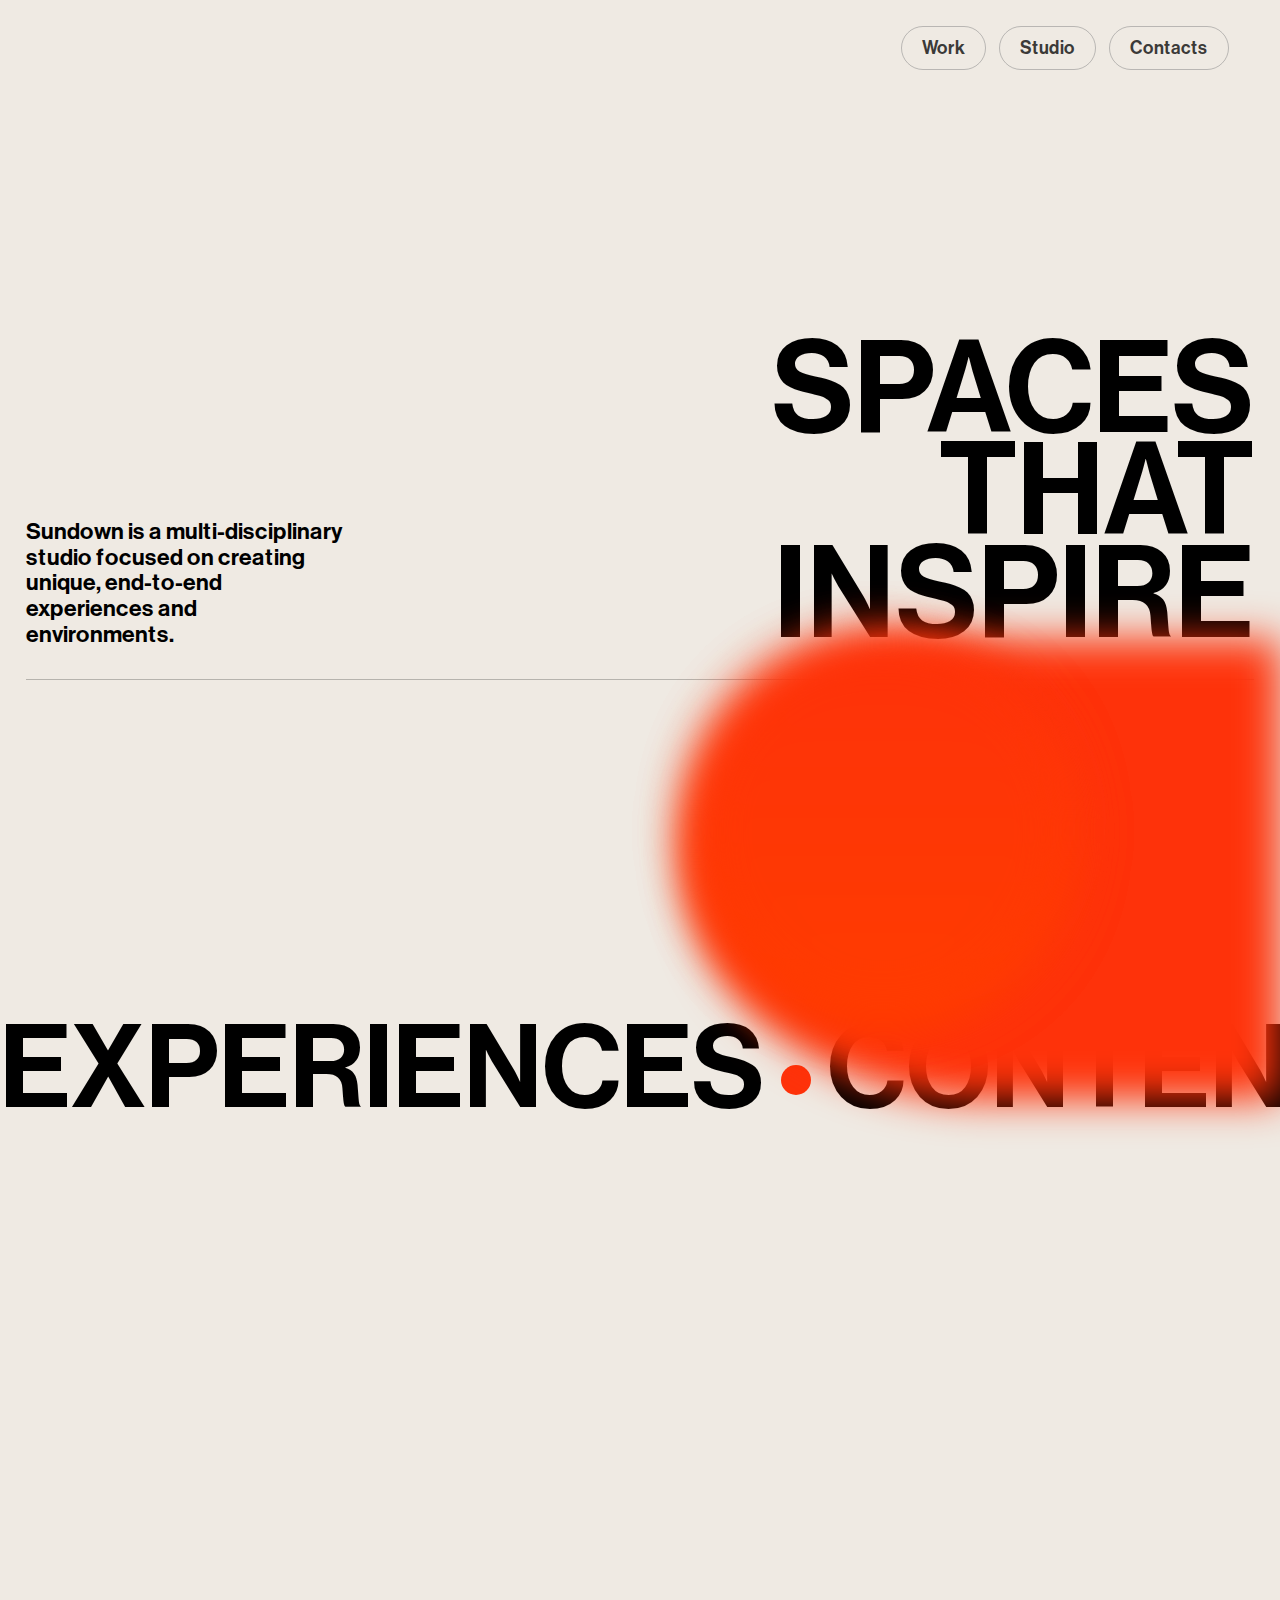
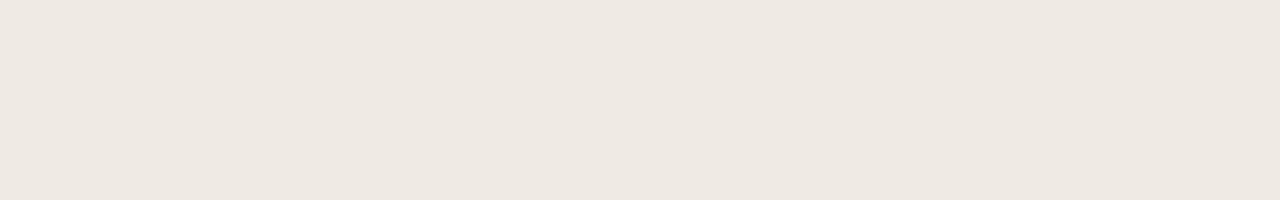
==== Sundown/index.html @ c0c14d13 "css practice" ====
<!DOCTYPE html>
<html lang="en">
<head>
    <meta charset="UTF-8">
    <meta name="viewport" content="width=device-width, initial-scale=1.0">
    <title>Sundown Studio</title>
    <link rel="shortcut icon" href="./icon.png" type="image/x-icon">
    <link rel="stylesheet" href="https://cdn.jsdelivr.net/npm/locomotive-scroll@3.5.4/dist/locomotive-scroll.css">
    <link rel="stylesheet" href="style.css">
</head>
<body>
    <div id="main">
        <div id="page1">
            <nav>
                <img src="https://uploads-ssl.webflow.com/64d3dd9edfb41666c35b15b7/64d3dd9edfb41666c35b15c2_Sundown%20logo.svg" alt="">

                <div id="nav-part2">
                    <h4><a href="#">Work</a></h4>
                    <h4><a href="#">Studio</a></h4>
                    <h4><a href="#">Contacts</a></h4>
                </div>
            </nav>
            <div id="center">
                <div id="left">
                    <h3>Sundown is a multi-disciplinary studio focused on creating 
                        unique, end-to-end experiences and environments.</h3>
                </div>
                <div id="right">
                    <h1>SPACES <br>
                        THAT <br>
                        INSPIRE</h1>
                </div>
            </div>
            <div id="hero-shape">
                <div id="hero-1"></div>
                <div id="hero-2"></div>
                <div id="hero-3"></div>
            </div>
            <video autoplay loop muted src="./video.mp4"></video>
        </div>
        <div id="page2">
            <div id="moving-text">
                <div class="con">
                    <h1>EXPERIENCES</h1>
                    <div id="gola"></div>
                    <h1>CONTENT</h1>
                    <div id="gola"></div>
                    <h1>ENVIRONMENTS</h1>
                    <div id="gola"></div>
                </div>
                <div class="con">
                    <h1>EXPERIENCES</h1>
                    <div id="gola"></div>
                    <h1>CONTENT</h1>
                    <div id="gola"></div>
                    <h1>ENVIRONMENTS</h1>
                    <div id="gola"></div>
                </div>
                <div class="con">
                    <h1>EXPERIENCES</h1>
                    <div id="gola"></div>
                    <h1>CONTENT</h1>
                    <div id="gola"></div>
                    <h1>ENVIRONMENTS</h1>
                    <div id="gola"></div>
                </div>
            </div>
        </div>
    </div>
    <!-- <script src="https://cdn.jsdelivr.net/npm/locomotive-scroll@3.5.4/dist/locomotive-scroll.js"></script>
    <script src="script.js"></script> -->
    
</body>
</html>
---- Sundown/style.css ----
@font-face {
    font-family: neu;
    src: url(./NeueHaasDisplayMediu.ttf);
}


* {
    margin: 0;
    padding: 0;
    box-sizing: border-box;
    font-family: neu;
}

html, body {
    height: 100%;
    width: 100%;
}

#page1 {
    min-height: 100vh;
    width: 100%;
    background-color: #efeae3;
    position: relative;
    padding: 0 2vw;
}

nav {
    padding: 2vw 2vw;
    height: 100%;
    width: 100%;
    display: flex;
    align-items: center;

    justify-content: space-between;
}

#nav-part2 {
    display: flex;
    align-items: center;
    gap: 1vw;
}

#nav-part2 h4 {
    padding:  10px 20px;
    border: 1px solid #8a8a8a89;
    border-radius: 50px;
    font-weight: 500;
    color: #000000c5;
    position: relative;
    transition: all ease 0.4s;
    font-size: 18px;
    overflow: hidden;
}

#nav-part2 h4:after {
    content: "";
    position: absolute;
    height: 100%;
    width: 100%;
    background-color: black;
    left: 0;
    bottom: -100%;
    border-radius: 50%;
    transition: all ease 0.4s;
}

#nav-part2 h4:hover::after {
    bottom: 0;
    border-radius: 0;
}

#nav-part2 h4 a {
    color: #000000c5;
    text-decoration: none;
    z-index: 9;
    position: relative;
}

#nav-part2 h4:hover a {
    color: #fff;
}

#center {
    height: 65vh;
    width: 100%;
    /* background-color: orange; */
    display: flex;
    align-items: flex-end;
    justify-content: space-between;
    border-bottom: 1px solid #0000003c;
    padding-bottom: 2.5vw;
}

nav h3 {
    display: none;
}

#left h3{
    width: 25vw;
    font-size: 1.8vw;
    line-height: 2vw;
}

#center h1 {
    font-size: 10vw;
    line-height: 8vw;
    text-align: right;
}

#page1 video{
    width: 100%;
    border-radius: 30px;
    margin-top: 4vw;
    position: relative;
}

#hero-shape{
    position: absolute;
    width: 46vw;
    height: 36vw;
    right: 0;
    top: 71vh;
}

#hero-1{
    height: 100%;
    width: 100%;
    background-color: #fe320a;
    border-top-left-radius: 50%;
    border-bottom-left-radius: 50%;
    filter: blur(20px);
    position: absolute;
}

#hero-2{
    height: 30vw;
    width: 30vw;
    background: linear-gradient(#fe320a, rgb(255, 60, 0));
    border-radius: 50%;
    filter: blur(25px);
    position: absolute;
    animation-name: anime2;
    animation-duration: 5s;
    animation-timing-function: linear;
    animation-direction: alternate;
    animation-iteration-count: infinite;
}

#hero-3{
    height: 30vw;
    width: 30vw;
    background: linear-gradient(#fe320a, rgb(255, 60, 0));
    border-radius: 50%;
    filter: blur(25px);
    position: absolute;
    animation-name: anime1;
    animation-duration: 3s;
    animation-timing-function: linear;
    animation-direction: alternate;
    animation-iteration-count: infinite;
}

@keyframes anime1 {
    from{
        transform: translate(55%,-3%);
    }
    to{
        transform: translate(0%,10%);
    }
}

@keyframes anime2 {
    from{
        transform: translate(5%,-5%);
    }
    to{
        transform: translate(-20%,20%);
    }
}

#page2{
    min-height: 100vh;
    width: 100%;
    background-color: #efeae3;
    padding: 8vw 0vw;
}

#moving-text{
    white-space: nowrap;
    overflow-x: auto;
}
#moving-text::-webkit-scrollbar{
    display: none;
}

.con{
    white-space: nowrap;
    display: inline-block;
    animation-name: move;
    animation-duration: 10s;
    animation-timing-function: linear;
    animation-iteration-count: infinite;
}
#moving-text h1{
    font-size: 9vw;
    display: inline-block;
}

#gola{
    height: 30px;
    width: 30px;
    border-radius: 50%;
    background-color: #fe320a;
    display: inline-block;
    margin: 1vw 1vw;
}

@keyframes move {
    from{
        transform: translateX(0);
    }
    to{
        transform: translateX(-100%);
    }
}
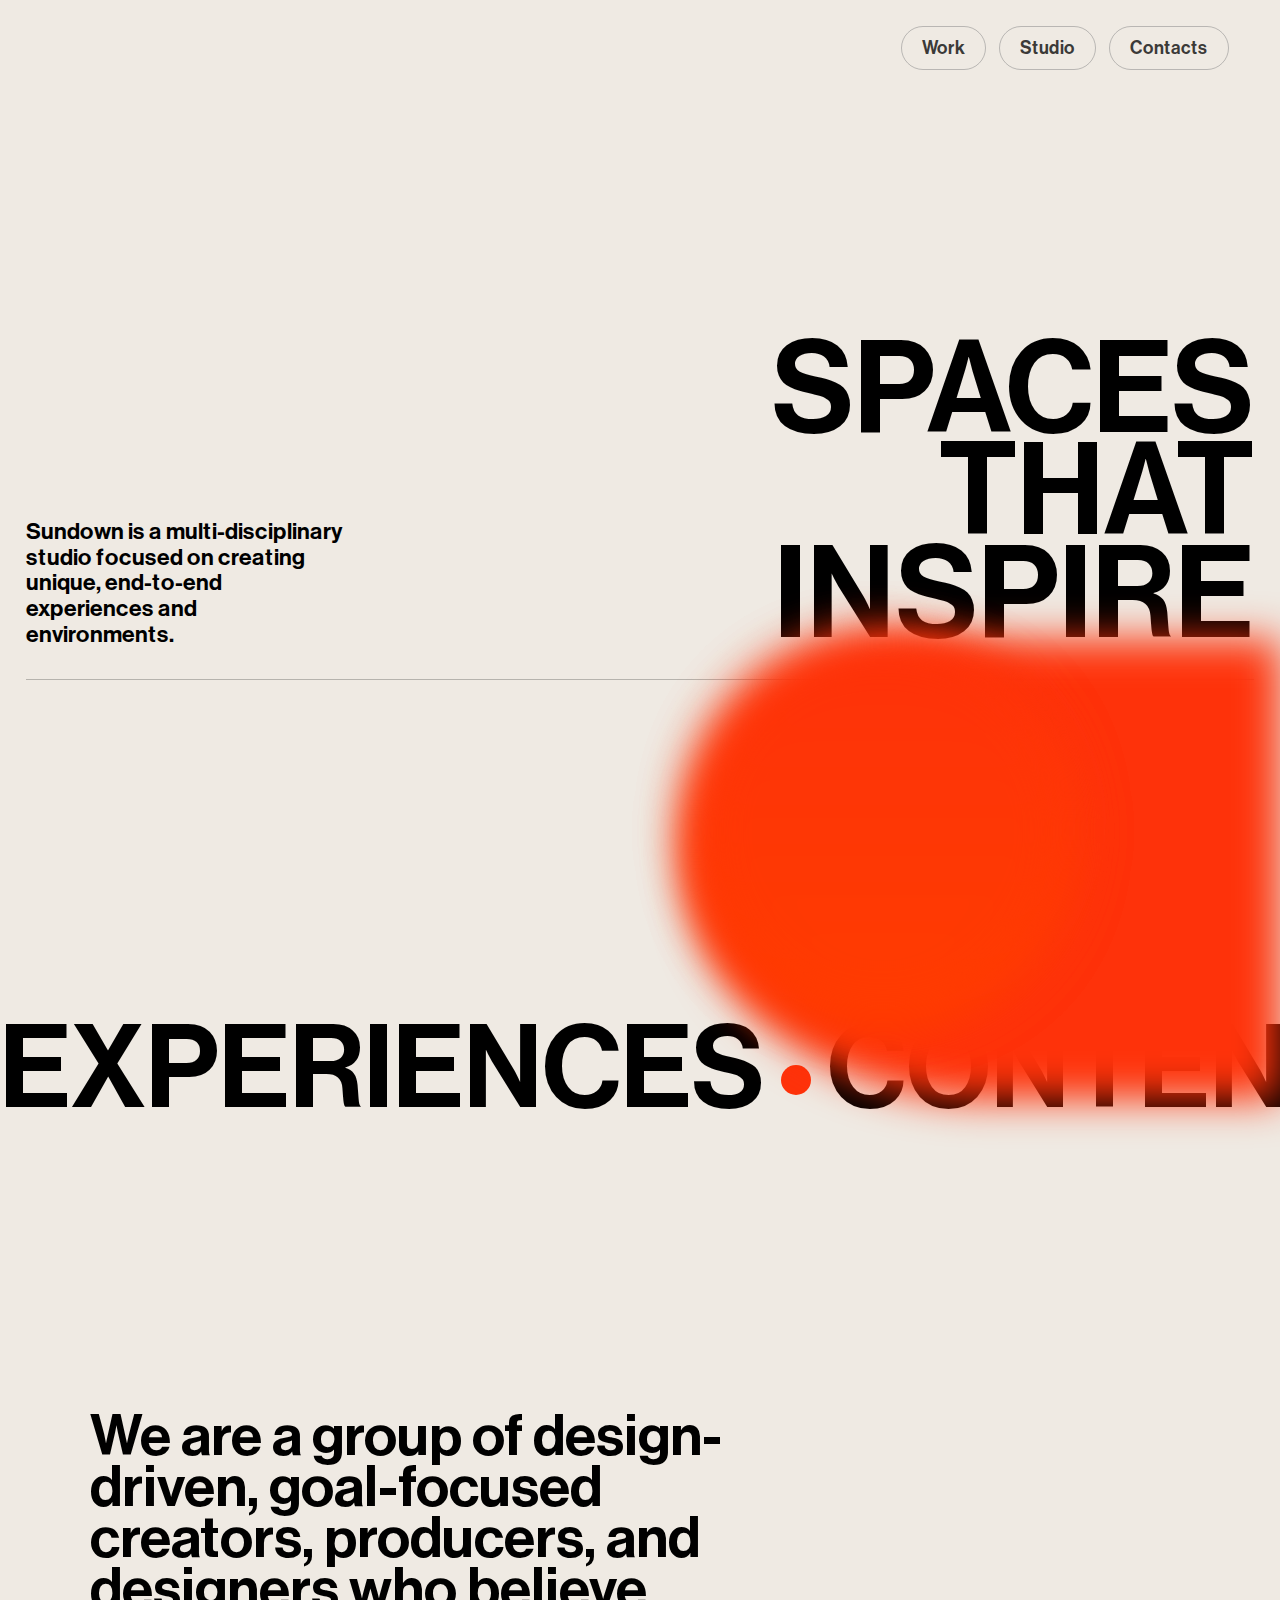
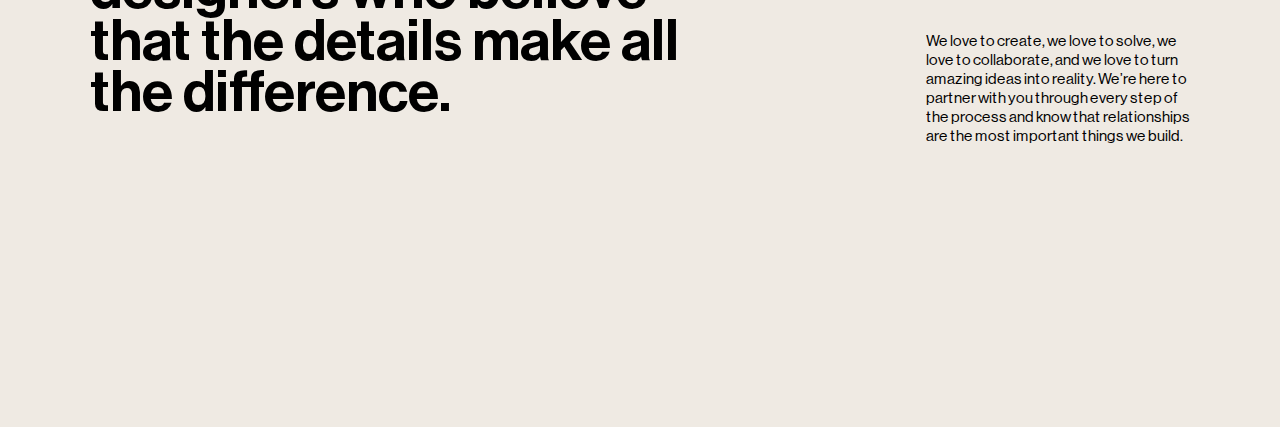
==== commit e5c86788: "css practice" ====
--- a/Sundown/index.html
+++ b/Sundown/index.html
@@ -65,10 +65,19 @@
                     <div id="gola"></div>
                 </div>
             </div>
+            <div id="page2-bottom">
+                <h1>We are a group of design-driven, goal-focused creators, producers, and designers who believe that the details make all the difference.</h1>
+                <div id="bottom-part2">
+                    <img src="https://assets-global.website-files.com/64d3dd9edfb41666c35b15b7/64d3dd9edfb41666c35b15d1_Holding_thumb-p-1080.jpg" alt="">
+                    <p>We love to create, we love to solve, we love to collaborate, and we love to turn amazing ideas into reality. We’re here to partner with you through every step of the process and know that relationships are the most important things we build.</p>
+                </div>
+            </div>
         </div>
     </div>
-    <!-- <script src="https://cdn.jsdelivr.net/npm/locomotive-scroll@3.5.4/dist/locomotive-scroll.js"></script>
-    <script src="script.js"></script> -->
+    <script src="https://cdn.jsdelivr.net/npm/locomotive-scroll@3.5.4/dist/locomotive-scroll.js"></script>
+    <script src="https://cdnjs.cloudflare.com/ajax/libs/gsap/3.12.5/gsap.min.js" integrity="sha512-7eHRwcbYkK4d9g/6tD/mhkf++eoTHwpNM9woBxtPUBWm67zeAfFC+HrdoE2GanKeocly/VxeLvIqwvCdk7qScg==" crossorigin="anonymous" referrerpolicy="no-referrer"></script>
+    <script src="https://cdnjs.cloudflare.com/ajax/libs/gsap/3.12.5/ScrollTrigger.min.js" integrity="sha512-onMTRKJBKz8M1TnqqDuGBlowlH0ohFzMXYRNebz+yOcc5TQr/zAKsthzhuv0hiyUKEiQEQXEynnXCvNTOk50dg==" crossorigin="anonymous" referrerpolicy="no-referrer"></script>
+    <!-- <script src="script.js"></script> -->
     
 </body>
 </html>--- a/Sundown/style.css
+++ b/Sundown/style.css
@@ -3,6 +3,17 @@
     src: url(./NeueHaasDisplayMediu.ttf);
 }
 
+@font-face {
+    font-family: neu;
+    src: url(./NeueHaasDisplayLight.ttf);
+    font-weight: 100;
+}
+
+@font-face {
+    font-family: neu;
+    src: url(./NeueHaasDisplayRoman.ttf);
+    font-weight: 200;
+}
 
 * {
     margin: 0;
@@ -197,7 +208,7 @@
     white-space: nowrap;
     display: inline-block;
     animation-name: move;
-    animation-duration: 10s;
+    animation-duration: 12s;
     animation-timing-function: linear;
     animation-iteration-count: infinite;
 }
@@ -222,4 +233,38 @@
     to{
         transform: translateX(-100%);
     }
+}
+
+#page2-bottom{
+    height: 80vh;
+    width: 100%;
+    display: flex;
+    align-items: center;
+    justify-content: space-between;
+    padding: 7vw;
+    margin-top: 5vw;
+}
+
+#page2-bottom h1{
+    font-size: 4.5vw;
+    width: 60%;
+    line-height: 4vw;
+}
+
+#bottom-part2{
+    width: 24%;
+    margin-top: 16vw;
+    left: 0;
+}
+
+#bottom-part2 img {
+    width: 100%;
+    border-radius: 10px;
+}
+
+#bottom-part2 p{
+    font-weight: 200;
+    margin-top: 2vw;
+    font-size: 1.2vw;
+    width: 105%;
 }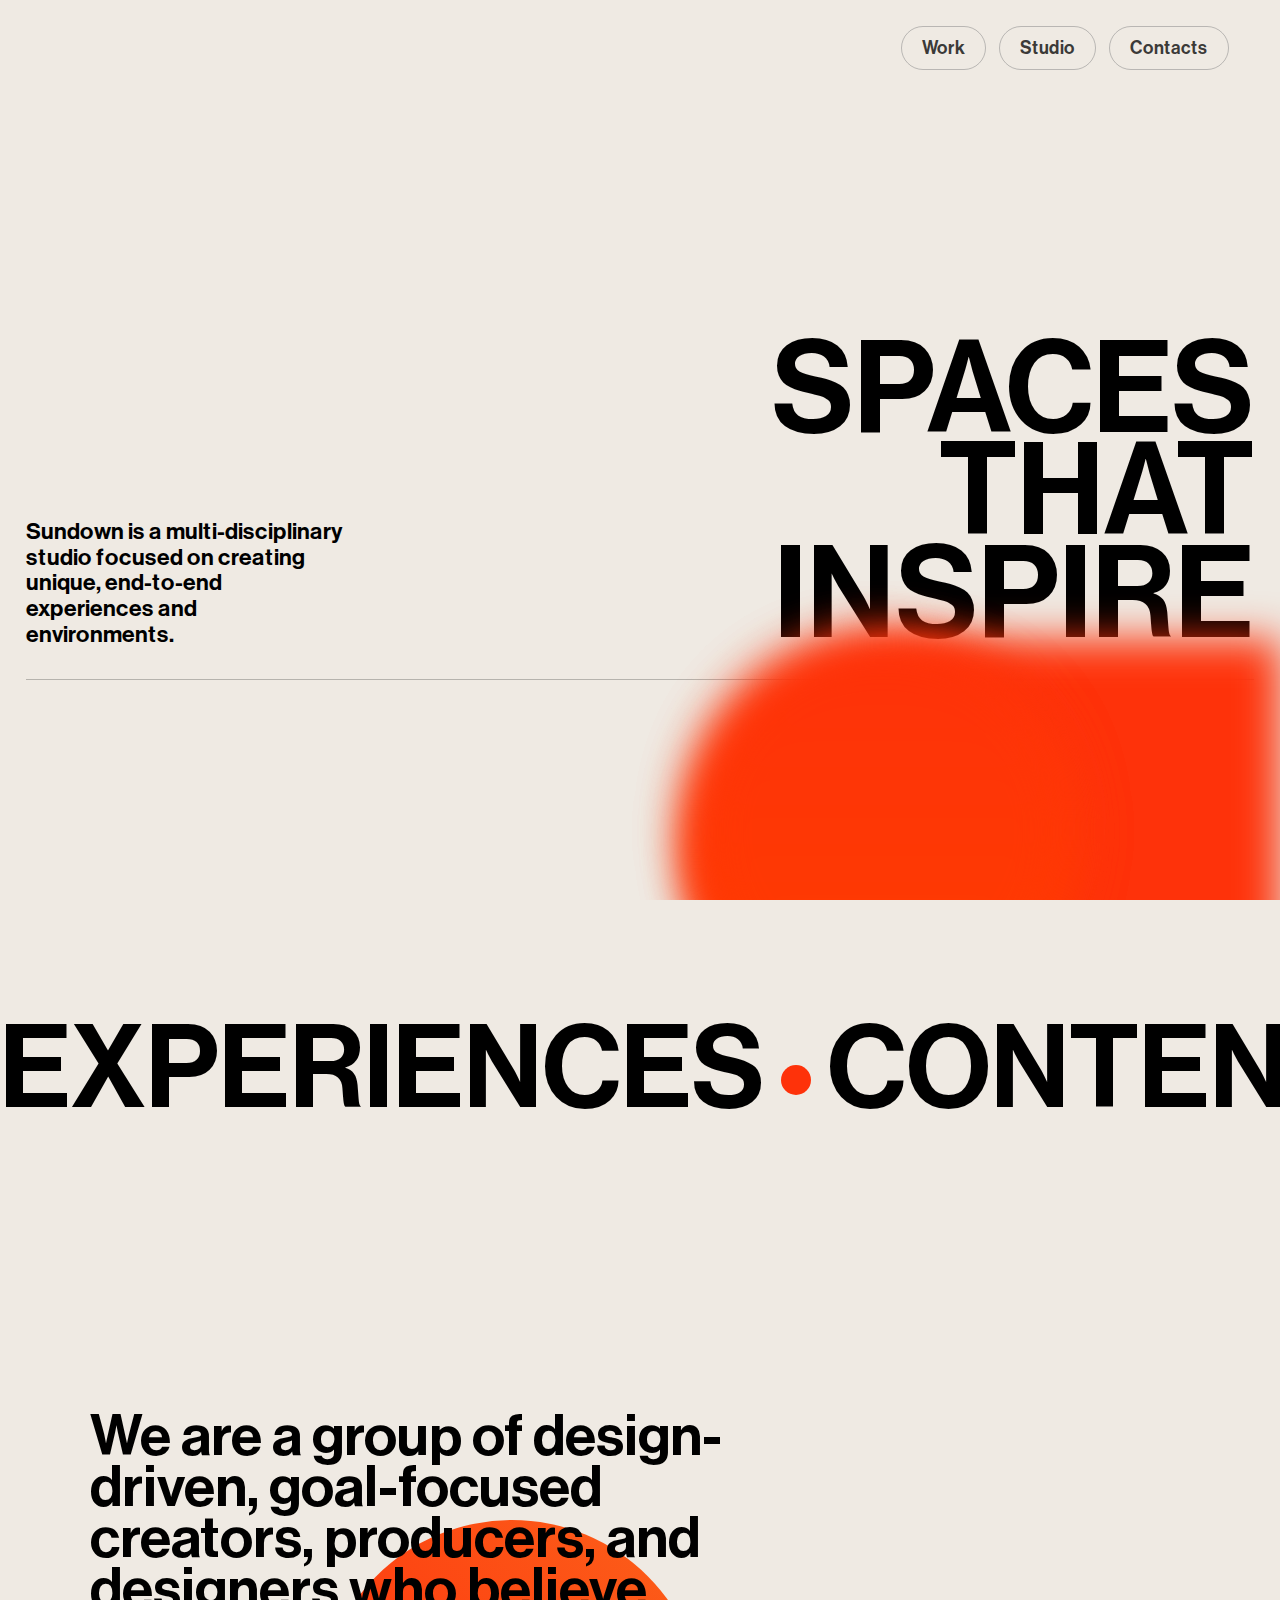
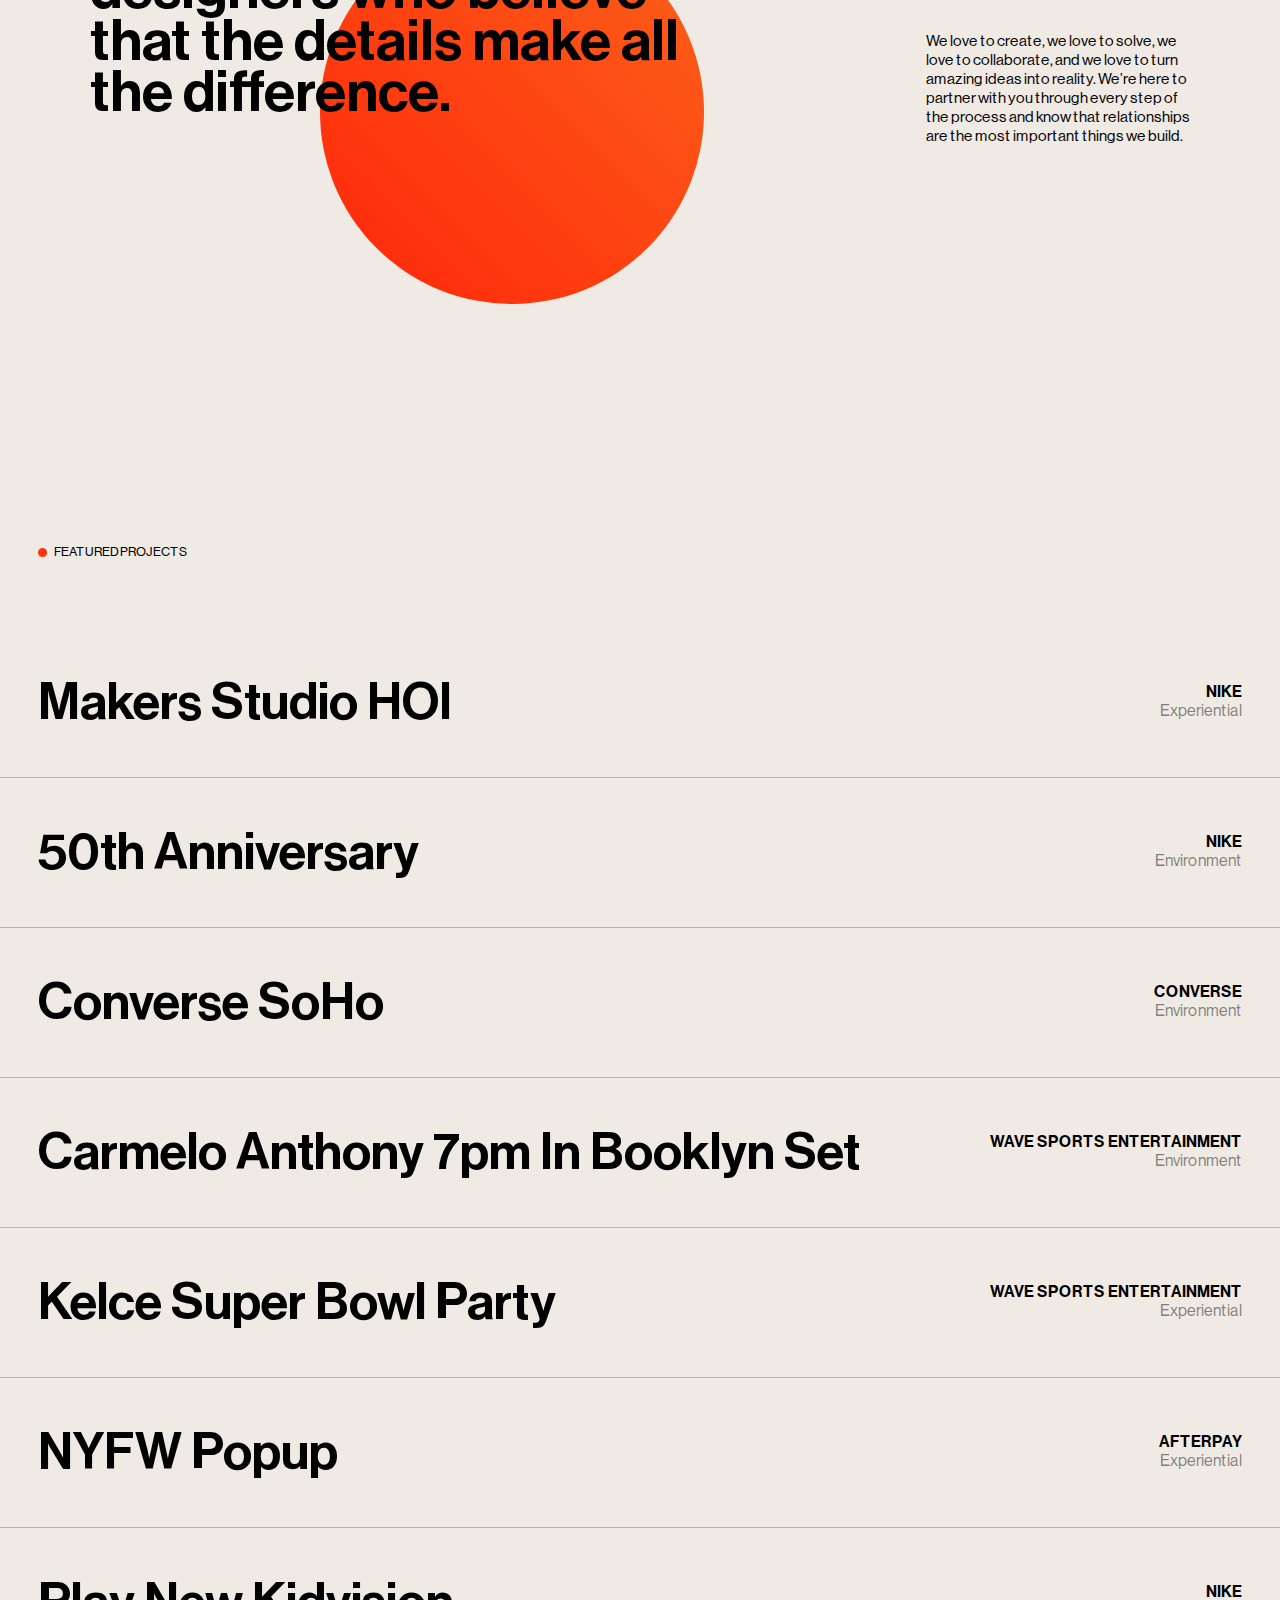
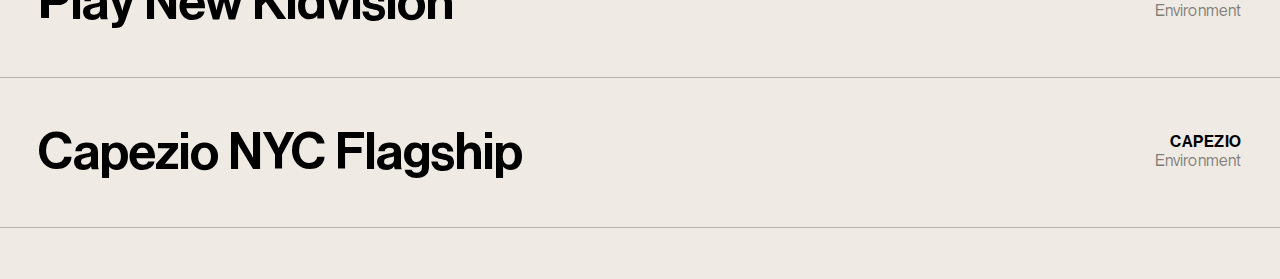
==== commit 19bc30e8: "css practice" ====
--- a/Sundown/index.html
+++ b/Sundown/index.html
@@ -72,6 +72,79 @@
                     <p>We love to create, we love to solve, we love to collaborate, and we love to turn amazing ideas into reality. We’re here to partner with you through every step of the process and know that relationships are the most important things we build.</p>
                 </div>
             </div>
+            <div id="gooey">
+            </div>
+        </div>
+        <div id="page3">
+            <div class="tiny">
+                <img src="./icon.png" alt="">
+                <h3>FEATURED PROJECTS</h3>
+            </div>
+            
+            <div class="elem">
+                <div class="overlay"></div>
+                <h2>Makers Studio HOI</h2>
+                <div class="brand">
+                    <h4>NIKE</h4>
+                    <p>Experiential</p>
+                </div>
+            </div>
+            <div class="elem">
+                <div class="overlay"></div>
+                <h2>50th Anniversary</h2>
+                <div class="brand">
+                    <h4>NIKE</h4>
+                    <p>Environment</p>
+                </div>
+            </div>
+            <div class="elem">
+                <div class="overlay"></div>
+                <h2>Converse SoHo</h2>
+                <div class="brand">
+                    <h4>CONVERSE</h4>
+                    <p>Environment</p>
+                </div>
+            </div>
+            <div class="elem">
+                <div class="overlay"></div>
+                <h2>Carmelo Anthony 7pm In Booklyn Set</h2>
+                <div class="brand">
+                    <h4>WAVE SPORTS ENTERTAINMENT</h4>
+                    <p>Environment</p>
+                </div>
+            </div>
+            <div class="elem">
+                <div class="overlay"></div>
+                <h2>Kelce Super Bowl Party</h2>
+                <div class="brand">
+                    <h4>WAVE SPORTS ENTERTAINMENT</h4>
+                    <p>Experiential</p>
+                </div>
+            </div>
+            <div class="elem">
+                <div class="overlay"></div>
+                <h2>NYFW Popup</h2>
+                <div class="brand">
+                    <h4>AFTERPAY</h4>
+                    <p>Experiential</p>
+                </div>
+            </div>
+            <div class="elem">
+                <div class="overlay"></div>
+                <h2>Play New Kidvision</h2>
+                <div class="brand">
+                    <h4>NIKE</h4>
+                    <p>Environment</p>
+                </div>
+            </div>
+            <div class="elem">
+                <div class="overlay"></div>
+                <h2>Capezio NYC Flagship</h2>
+                <div class="brand">
+                    <h4>CAPEZIO</h4>
+                    <p>Environment</p>
+                </div>
+            </div>
         </div>
     </div>
     <script src="https://cdn.jsdelivr.net/npm/locomotive-scroll@3.5.4/dist/locomotive-scroll.js"></script>
--- a/Sundown/style.css
+++ b/Sundown/style.css
@@ -194,6 +194,7 @@
     width: 100%;
     background-color: #efeae3;
     padding: 8vw 0vw;
+    position: relative;
 }
 
 #moving-text{
@@ -243,6 +244,8 @@
     justify-content: space-between;
     padding: 7vw;
     margin-top: 5vw;
+    position: relative;
+    z-index: 9;
 }
 
 #page2-bottom h1{
@@ -267,4 +270,100 @@
     margin-top: 2vw;
     font-size: 1.2vw;
     width: 105%;
+}
+
+#page2 #gooey{
+    height: 30vw;
+    width: 30vw;
+    position: absolute;
+    border-radius: 50%;
+    background: linear-gradient(to top right,#fe260a, #fc621a);
+    top: 55%;
+    left: 25%;
+    /* filter: blur(20px); */
+    animation-name: gooey;
+    animation-duration: 4s;
+    animation-iteration-count: infinite;
+    animation-timing-function: ease-in-out;
+    animation-direction: alternate;
+}
+
+@keyframes gooey {
+    from{
+        filter: blur(20px);
+        transform: translate(10%, -10%) skew(0);
+    }
+    to{
+        filter: blur(30px);
+        transform: translate(-10%, 10%) skew(-12deg);
+    }
+}
+
+
+#page3{
+    min-height: 100vh;
+    width: 100%;
+    background-color: #efeae3;
+    padding: 4vw 0;
+}
+
+.elem{
+    height: 150px;
+    width: 100%;
+    display: flex;
+    align-items: center;
+    padding: 0 3vw;
+    border-bottom: 1px solid #0000003c;
+    position: relative;
+    overflow: hidden;
+    justify-content: space-between;
+}
+
+.elem h2{
+    font-size: 4vw;
+    position: relative;
+    z-index: 9;
+}
+
+.elem .overlay{
+    height: 100%;
+    width: 100%;
+    background-color: #FF9831;
+    position: absolute;
+    left: 0;
+    top: -100%;
+    transition: all ease 0.2s;
+}
+
+.elem:hover .overlay{
+    top: 0;
+}
+
+.tiny{
+    display: flex;
+    align-items: center;
+    padding-left: 3vw;
+    height: 150px;
+}
+
+.tiny img{
+    height: 9px;
+}
+
+.tiny h3{
+    padding-left: 0.5vw;
+    font-weight: 200;
+    font-size: 1vw;
+}
+
+.brand{
+    position: relative;
+    z-index: 9;
+    text-align: right;
+    font-weight: 200;
+    font-style: normal;
+}
+
+.brand p{
+    color: #00000079;
 }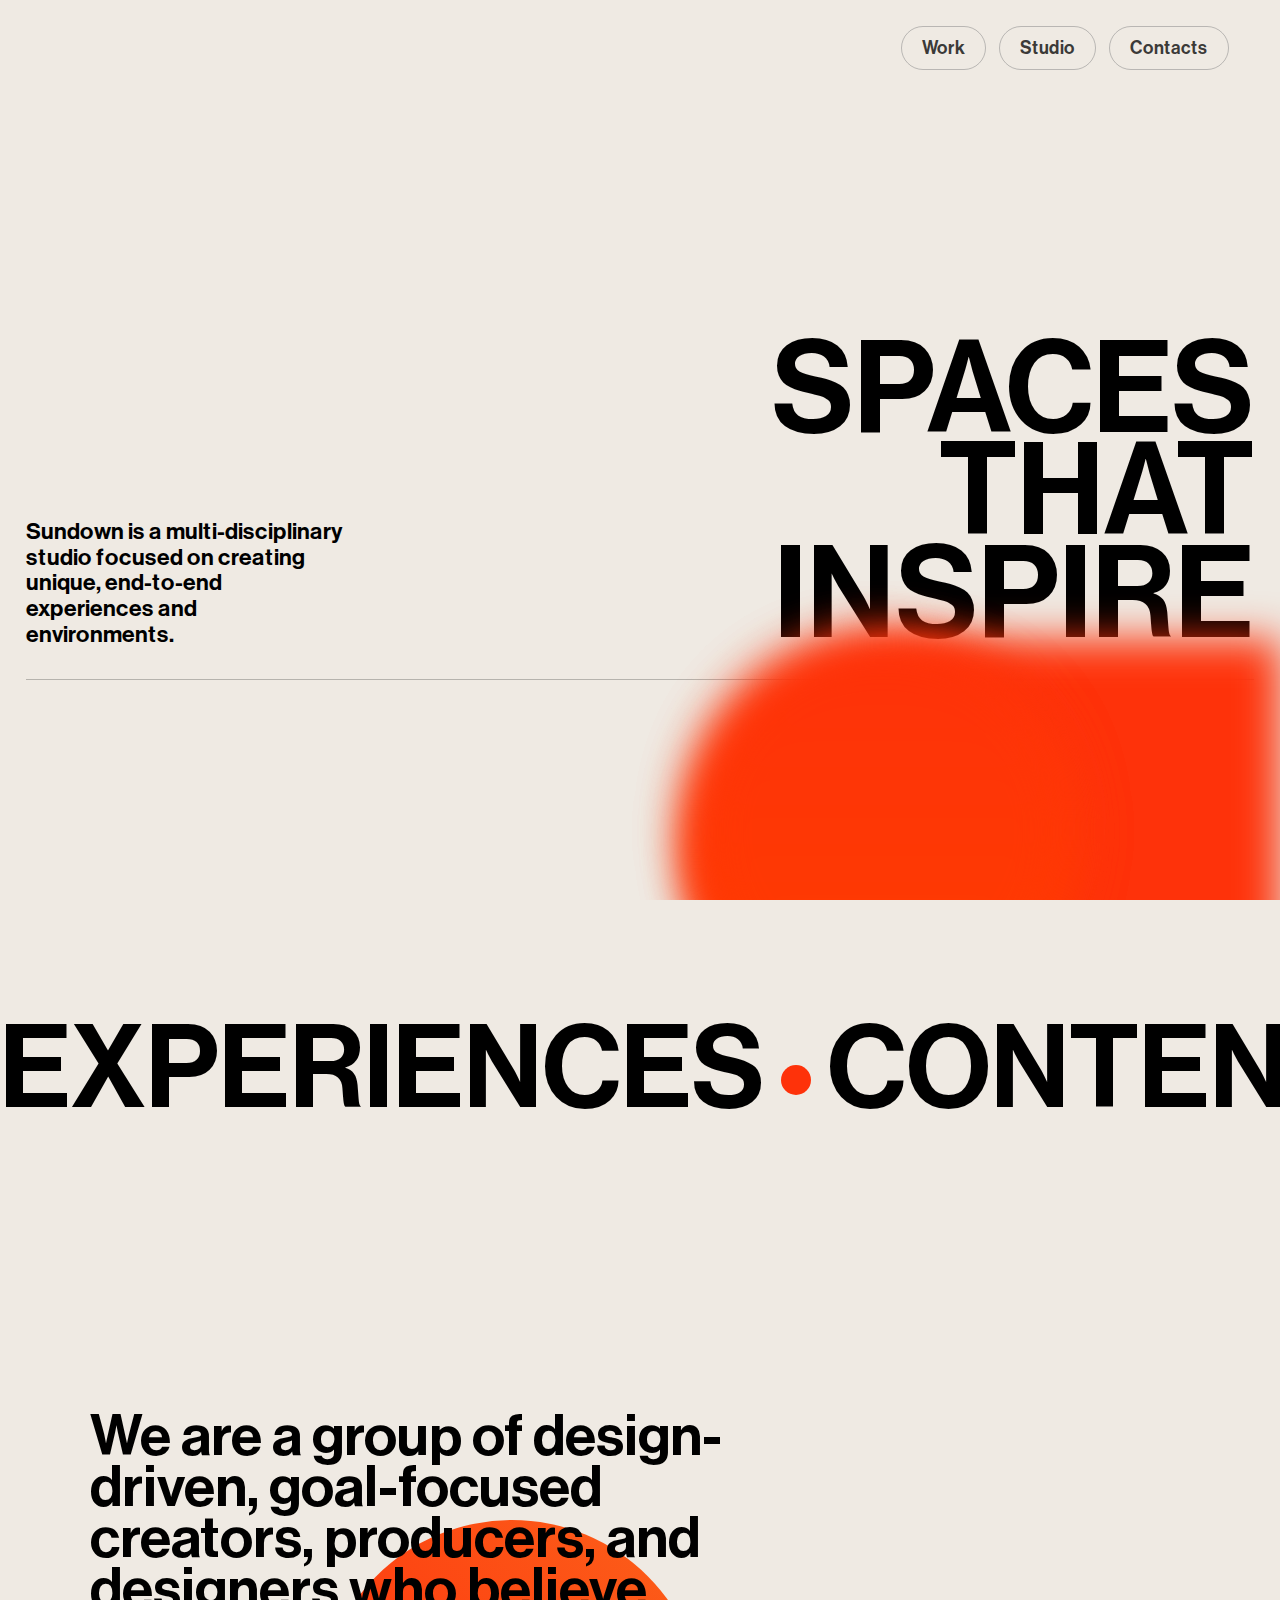
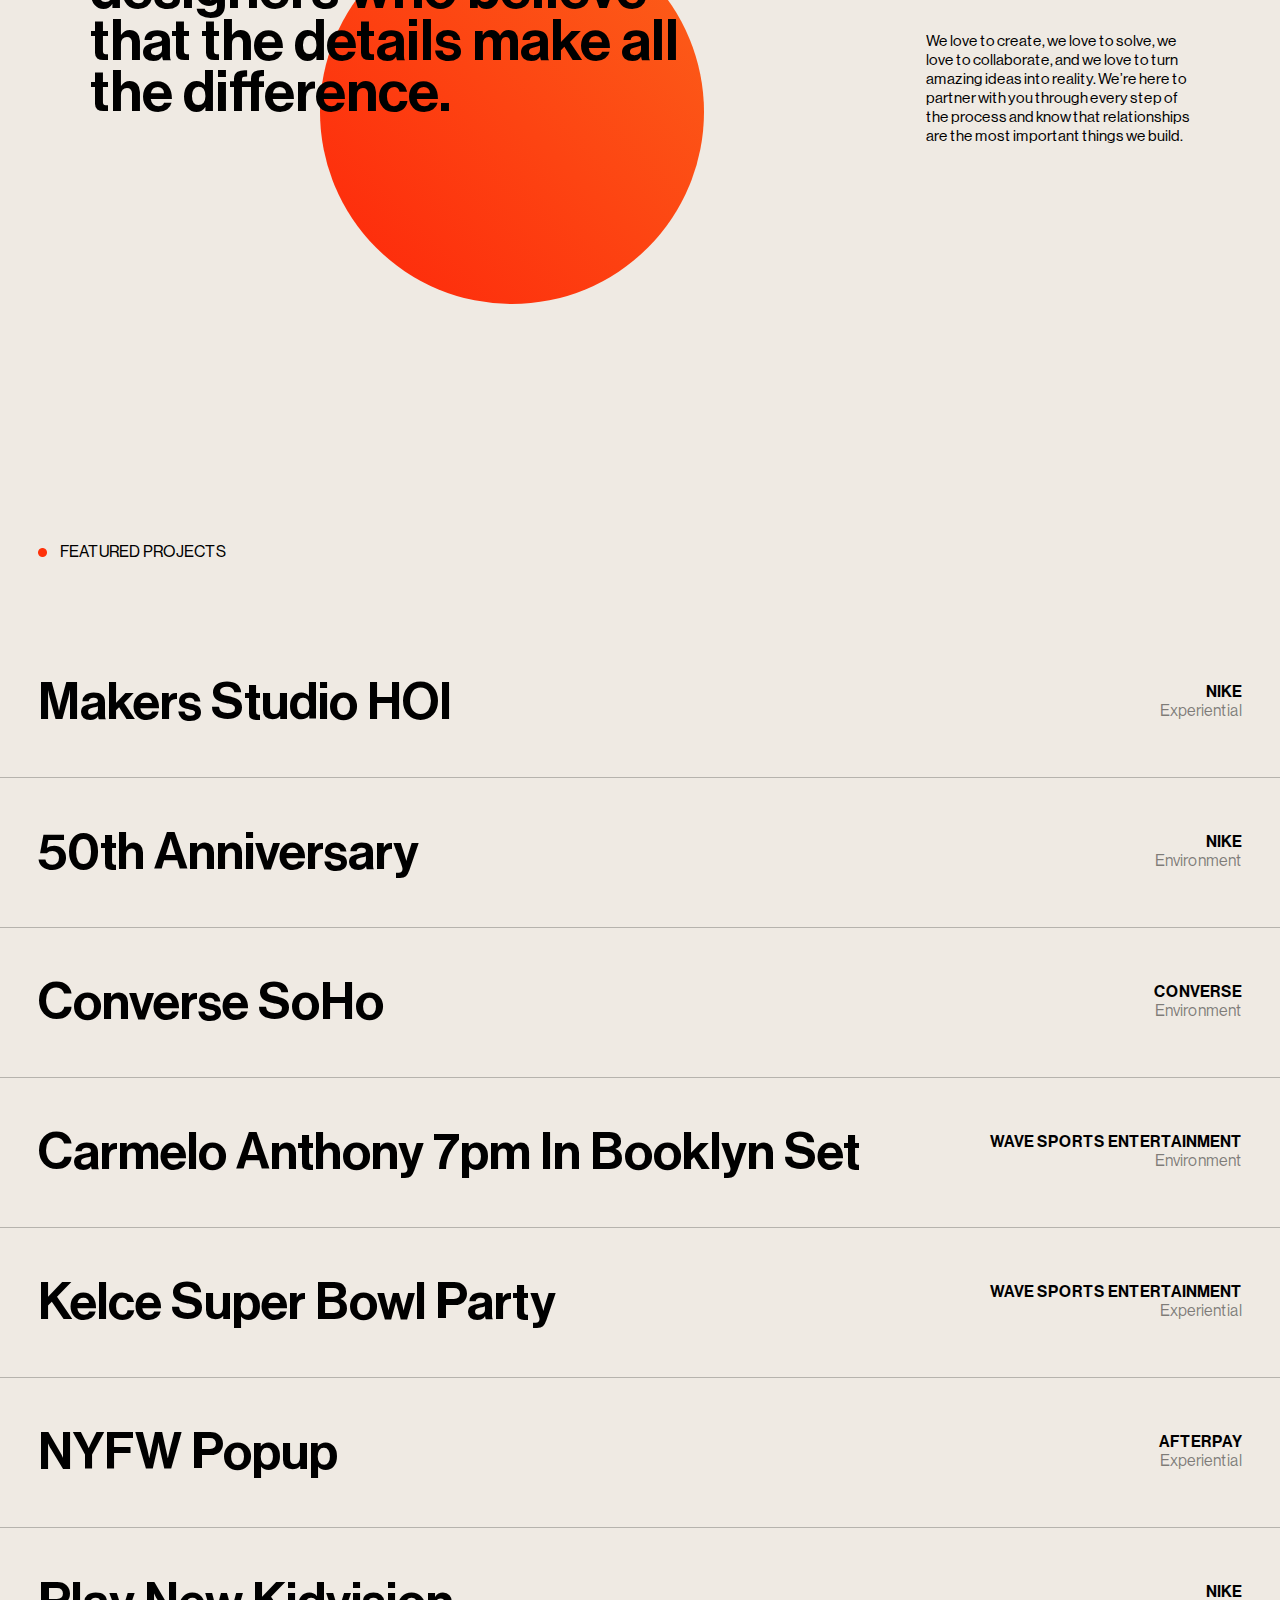
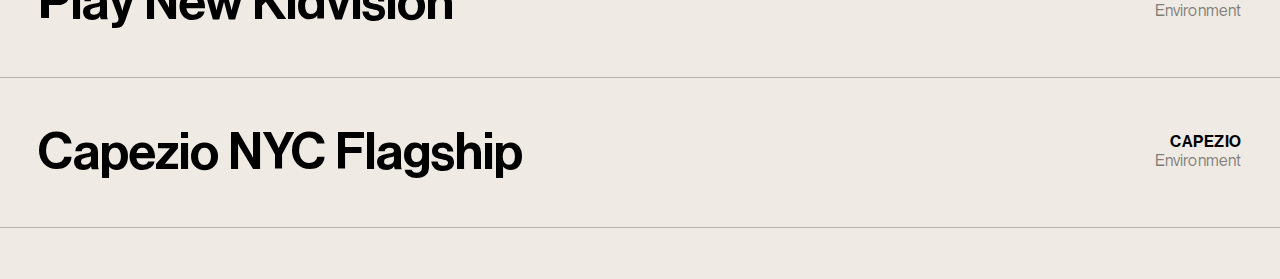
==== commit 478cd012: "css practice" ====
--- a/Sundown/index.html
+++ b/Sundown/index.html
@@ -9,6 +9,9 @@
     <link rel="stylesheet" href="style.css">
 </head>
 <body>
+    <div id="fixed-image">
+
+    </div>
     <div id="main">
         <div id="page1">
             <nav>
@@ -80,69 +83,70 @@
                 <img src="./icon.png" alt="">
                 <h3>FEATURED PROJECTS</h3>
             </div>
-            
-            <div class="elem">
-                <div class="overlay"></div>
-                <h2>Makers Studio HOI</h2>
-                <div class="brand">
-                    <h4>NIKE</h4>
-                    <p>Experiential</p>
+            <div id="elem-container">
+                <div class="elem" id="elem1" data-image="https://assets-global.website-files.com/64d3dd9edfb41666c35b15d4/64d3dd9edfb41666c35b1733_Nike_HOI_50th_SU22_FL1_5388-p-500.webp">
+                    <div class="overlay"></div>
+                    <h2>Makers Studio HOI</h2>
+                    <div class="brand">
+                        <h4>NIKE</h4>
+                        <p>Experiential</p>
+                    </div>
                 </div>
-            </div>
-            <div class="elem">
-                <div class="overlay"></div>
-                <h2>50th Anniversary</h2>
-                <div class="brand">
-                    <h4>NIKE</h4>
-                    <p>Environment</p>
+                <div class="elem" data-image="https://assets-global.website-files.com/64d3dd9edfb41666c35b15d4/64d3dd9edfb41666c35b16f4_Copy%2520of%2520Nike_Soho_50th_SU22_FL1_6176-p-500.webp">
+                    <div class="overlay"></div>
+                    <h2>50th Anniversary</h2>
+                    <div class="brand">
+                        <h4>NIKE</h4>
+                        <p>Environment</p>
+                    </div>
                 </div>
-            </div>
-            <div class="elem">
-                <div class="overlay"></div>
-                <h2>Converse SoHo</h2>
-                <div class="brand">
-                    <h4>CONVERSE</h4>
-                    <p>Environment</p>
+                <div class="elem" data-image="./video.mp4">
+                    <div class="overlay"></div>
+                    <h2>Converse SoHo</h2>
+                    <div class="brand">
+                        <h4>CONVERSE</h4>
+                        <p>Environment</p>
+                    </div>
                 </div>
-            </div>
-            <div class="elem">
-                <div class="overlay"></div>
-                <h2>Carmelo Anthony 7pm In Booklyn Set</h2>
-                <div class="brand">
-                    <h4>WAVE SPORTS ENTERTAINMENT</h4>
-                    <p>Environment</p>
+                <div class="elem" data-image="https://player.vimeo.com/progressive_redirect/playback/928793354/rendition/1080p/file.mp4?loc=external&signature=70f8634d25c34b3de7e26d9300daee81a85bd2271daf5eb907af88fbcf168217">
+                    <div class="overlay"></div>
+                    <h2>Carmelo Anthony 7pm In Booklyn Set</h2>
+                    <div class="brand">
+                        <h4>WAVE SPORTS ENTERTAINMENT</h4>
+                        <p>Environment</p>
+                    </div>
                 </div>
-            </div>
-            <div class="elem">
-                <div class="overlay"></div>
-                <h2>Kelce Super Bowl Party</h2>
-                <div class="brand">
-                    <h4>WAVE SPORTS ENTERTAINMENT</h4>
-                    <p>Experiential</p>
+                <div class="elem" data-image="https://player.vimeo.com/progressive_redirect/playback/928816922/rendition/1080p/file.mp4?loc=external&signature=d7911550abbaf7f6262fe43259314ac568a6e1be60cf0d3c7dc711030a81c8de">
+                    <div class="overlay"></div>
+                    <h2>Kelce Super Bowl Party</h2>
+                    <div class="brand">
+                        <h4>WAVE SPORTS ENTERTAINMENT</h4>
+                        <p>Experiential</p>
+                    </div>
                 </div>
-            </div>
-            <div class="elem">
-                <div class="overlay"></div>
-                <h2>NYFW Popup</h2>
-                <div class="brand">
-                    <h4>AFTERPAY</h4>
-                    <p>Experiential</p>
+                <div class="elem" data-image="https://player.vimeo.com/progressive_redirect/playback/915351644/rendition/1080p/file.mp4?loc=external&signature=633b6a76ba79686a8014f09817443ad82e5ef348e4a81467eb9f8610c6410f50">
+                    <div class="overlay"></div>
+                    <h2>NYFW Popup</h2>
+                    <div class="brand">
+                        <h4>AFTERPAY</h4>
+                        <p>Experiential</p>
+                    </div>
                 </div>
-            </div>
-            <div class="elem">
-                <div class="overlay"></div>
-                <h2>Play New Kidvision</h2>
-                <div class="brand">
-                    <h4>NIKE</h4>
-                    <p>Environment</p>
+                <div class="elem" data-image="https://player.vimeo.com/progressive_redirect/playback/915352051/rendition/1080p/file.mp4?loc=external&signature=259968d8504f49abbda9f99a6b37b979af752097d338252bed55f788b60b4c98">
+                    <div class="overlay"></div>
+                    <h2>Play New Kidvision</h2>
+                    <div class="brand">
+                        <h4>NIKE</h4>
+                        <p>Environment</p>
+                    </div>
                 </div>
-            </div>
-            <div class="elem">
-                <div class="overlay"></div>
-                <h2>Capezio NYC Flagship</h2>
-                <div class="brand">
-                    <h4>CAPEZIO</h4>
-                    <p>Environment</p>
+                <div class="elem" data-image="https://player.vimeo.com/progressive_redirect/playback/928415131/rendition/1080p/file.mp4?loc=external&signature=d9ca71058c660482d56381edb088fd94c5c6dc3dd2e03a7bdc1f431d2e25bd5c">
+                    <div class="overlay"></div>
+                    <h2>Capezio NYC Flagship</h2>
+                    <div class="brand">
+                        <h4>CAPEZIO</h4>
+                        <p>Environment</p>
+                    </div>
                 </div>
             </div>
         </div>
@@ -150,7 +154,7 @@
     <script src="https://cdn.jsdelivr.net/npm/locomotive-scroll@3.5.4/dist/locomotive-scroll.js"></script>
     <script src="https://cdnjs.cloudflare.com/ajax/libs/gsap/3.12.5/gsap.min.js" integrity="sha512-7eHRwcbYkK4d9g/6tD/mhkf++eoTHwpNM9woBxtPUBWm67zeAfFC+HrdoE2GanKeocly/VxeLvIqwvCdk7qScg==" crossorigin="anonymous" referrerpolicy="no-referrer"></script>
     <script src="https://cdnjs.cloudflare.com/ajax/libs/gsap/3.12.5/ScrollTrigger.min.js" integrity="sha512-onMTRKJBKz8M1TnqqDuGBlowlH0ohFzMXYRNebz+yOcc5TQr/zAKsthzhuv0hiyUKEiQEQXEynnXCvNTOk50dg==" crossorigin="anonymous" referrerpolicy="no-referrer"></script>
-    <!-- <script src="script.js"></script> -->
+    <script src="script.js"></script>
     
 </body>
 </html>--- a/Sundown/style.css
+++ b/Sundown/style.css
@@ -351,9 +351,9 @@
 }
 
 .tiny h3{
-    padding-left: 0.5vw;
+    padding-left: 1%;
     font-weight: 200;
-    font-size: 1vw;
+    font-size: 100%;
 }
 
 .brand{
@@ -366,4 +366,21 @@
 
 .brand p{
     color: #00000079;
+}
+
+#elem-container{
+}
+
+#fixed-image{
+    height: 30vw;
+    width: 24vw;
+    background-color: #fe320a;
+    border-radius: 18px;
+    position: fixed;
+    z-index: 99;
+    left: 50%;
+    top: 18%;
+    display: none;
+    background-size: cover;
+    background-position: center;
 }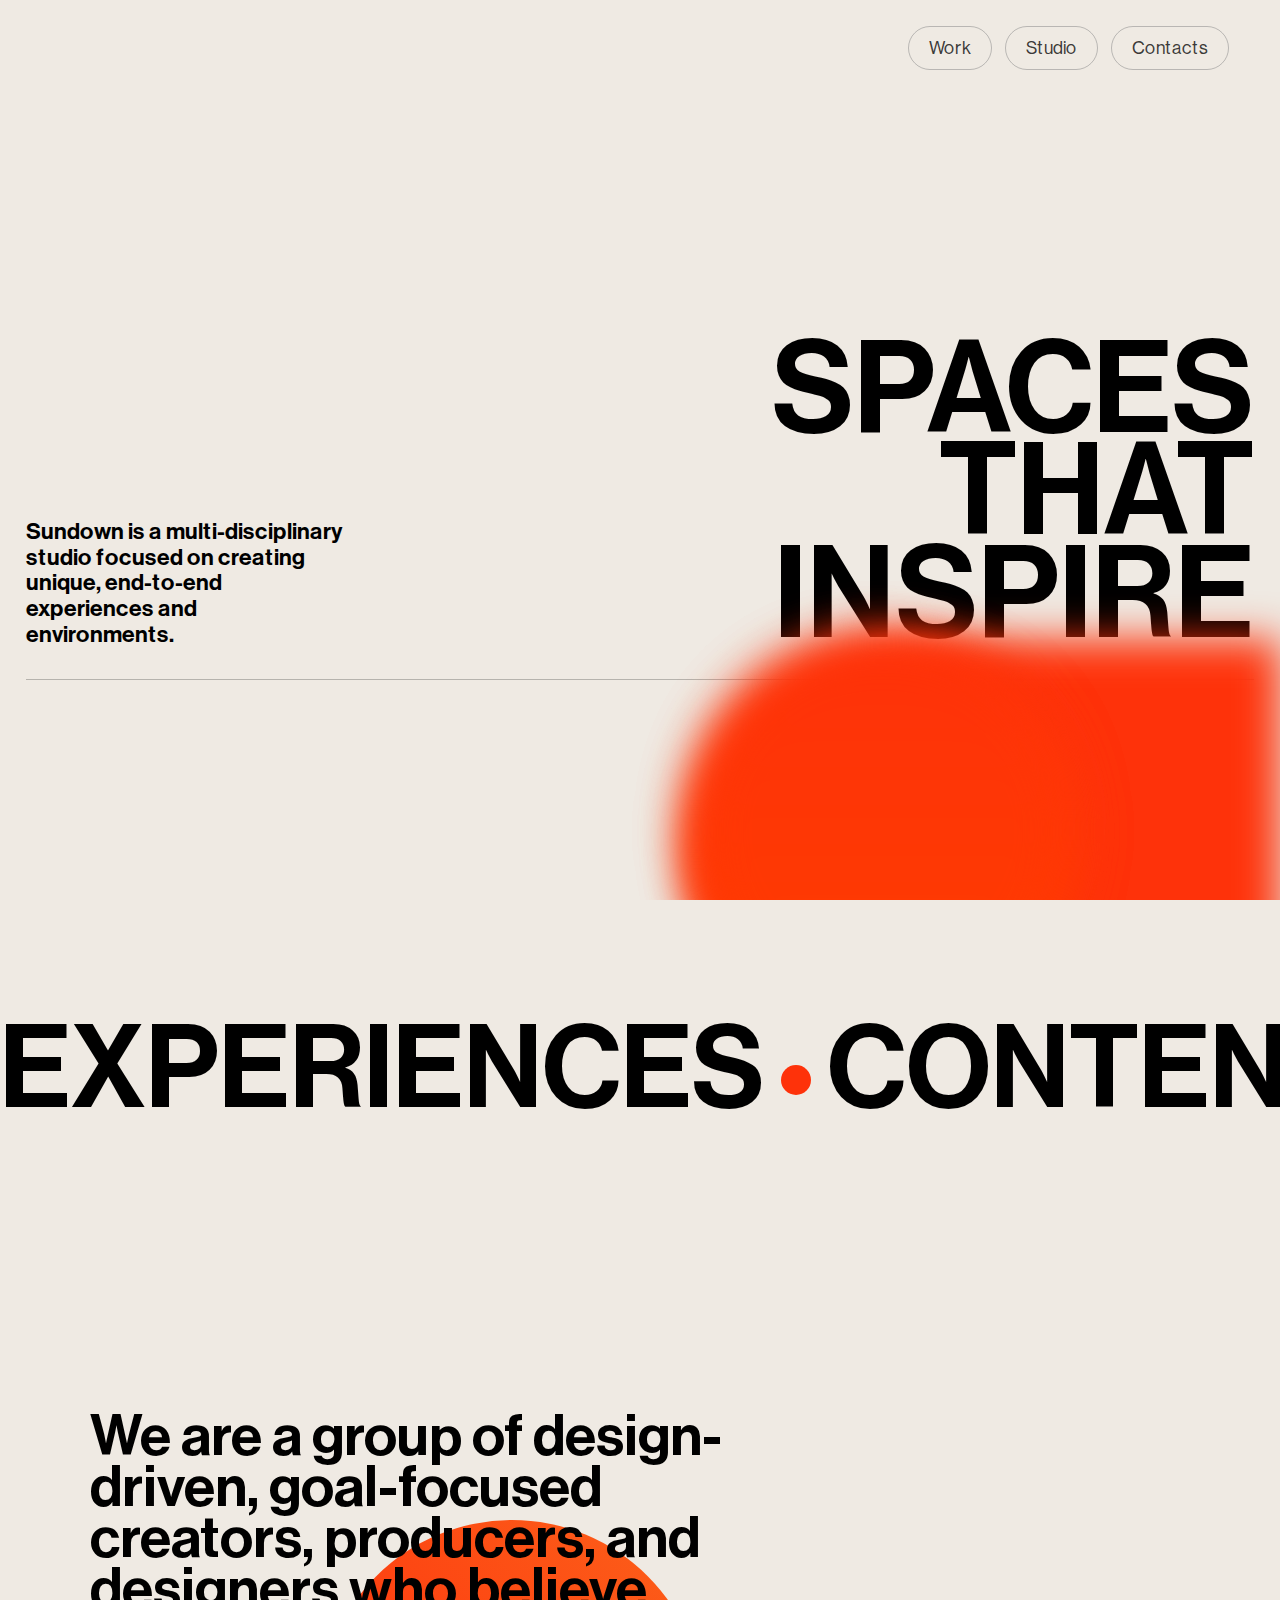
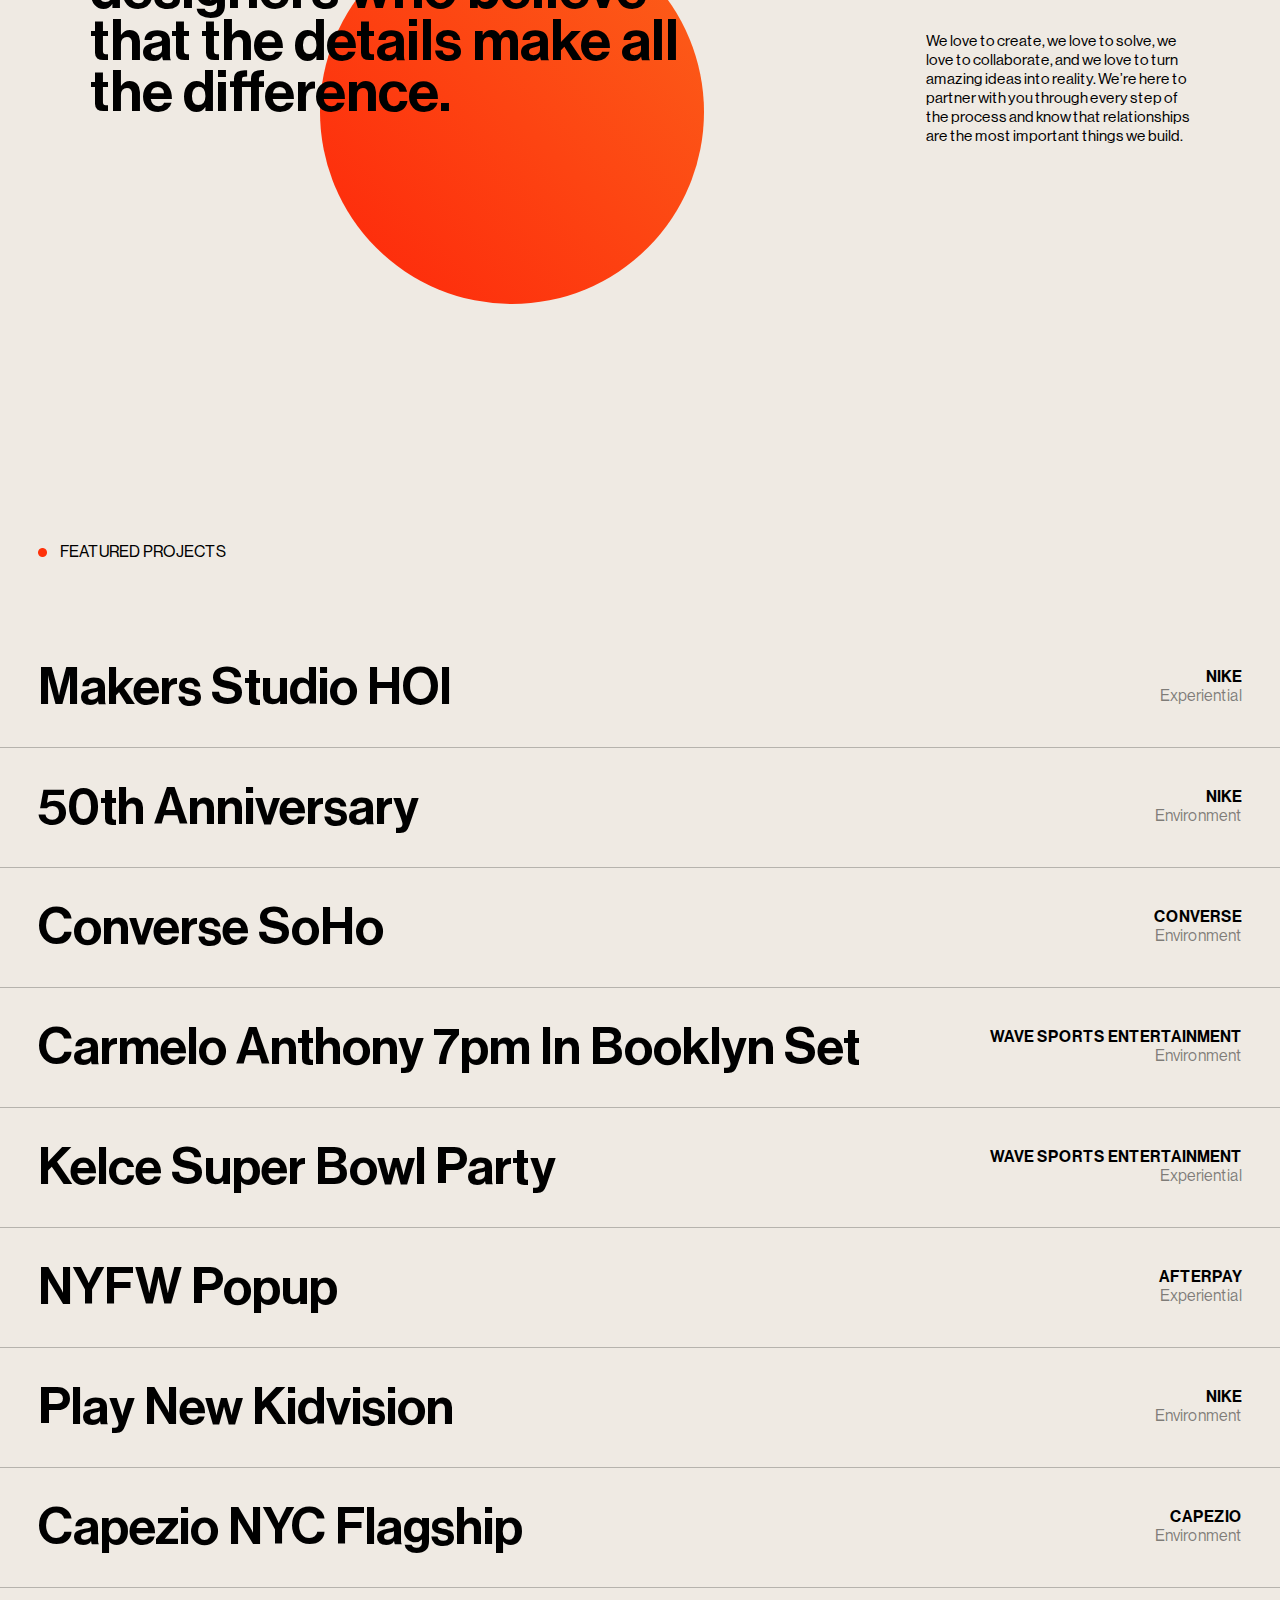
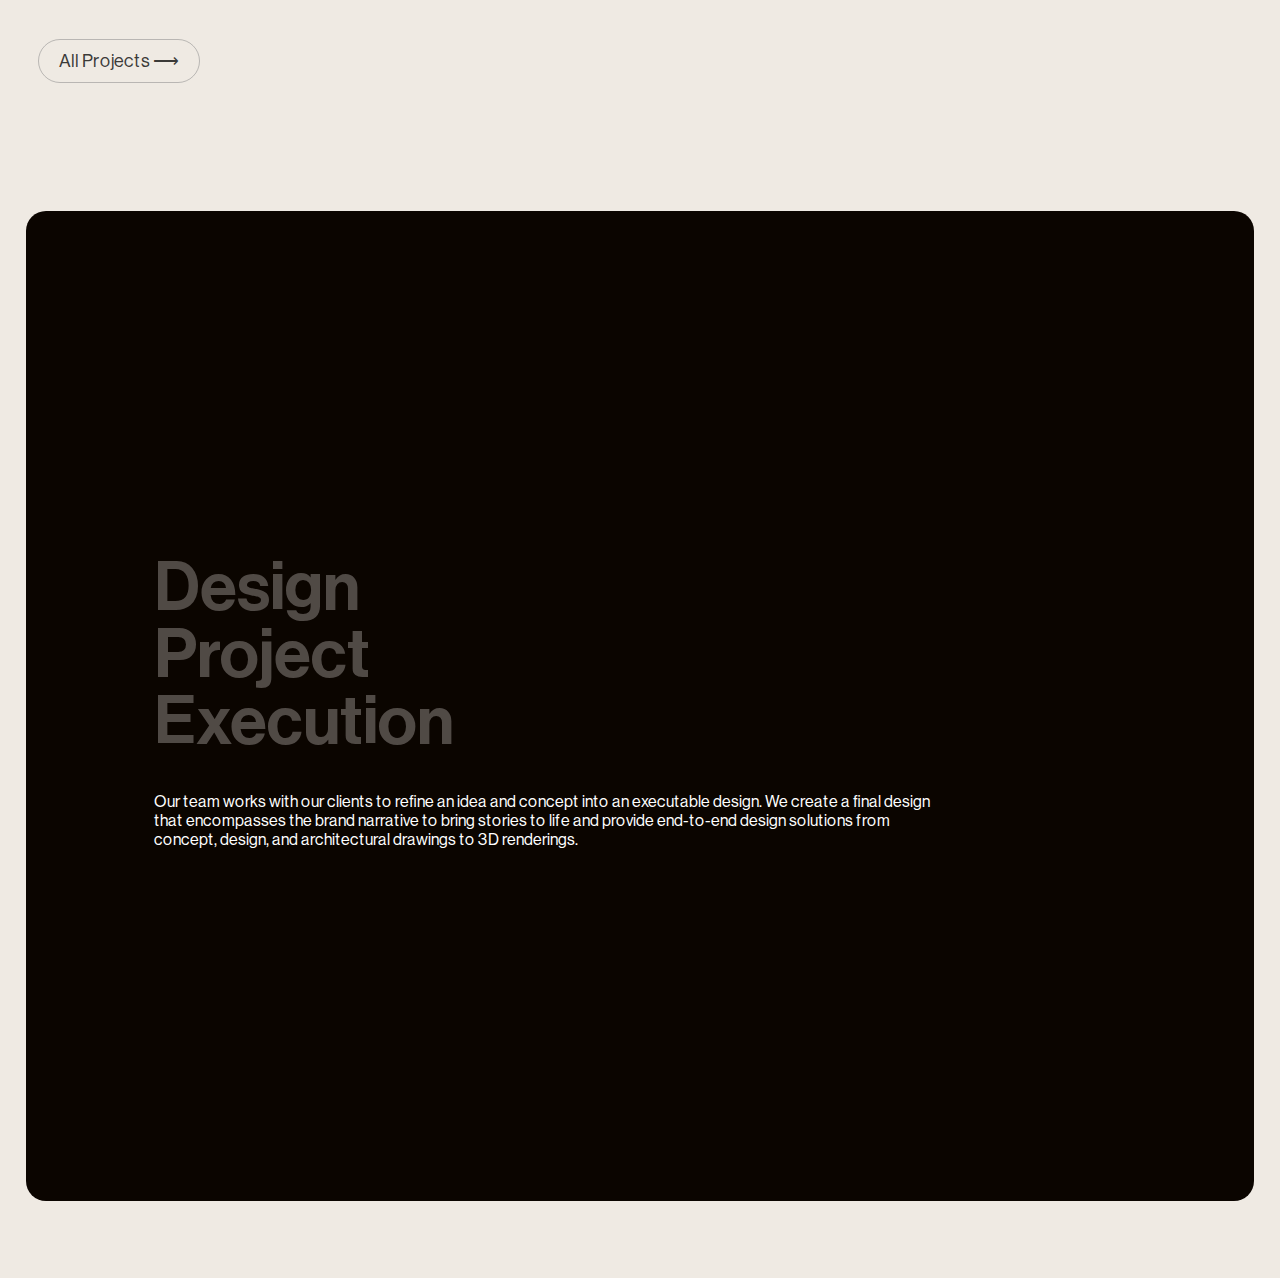
==== commit 72015d56: "css practice" ====
--- a/Sundown/index.html
+++ b/Sundown/index.html
@@ -100,7 +100,7 @@
                         <p>Environment</p>
                     </div>
                 </div>
-                <div class="elem" data-image="./video.mp4">
+                <div class="elem" data-image="https://www.freshlyfuji.com/wp-content/uploads/2022/06/installing-peel-and-stick-wallpaper-02-1024x683.jpg">
                     <div class="overlay"></div>
                     <h2>Converse SoHo</h2>
                     <div class="brand">
@@ -108,7 +108,7 @@
                         <p>Environment</p>
                     </div>
                 </div>
-                <div class="elem" data-image="https://player.vimeo.com/progressive_redirect/playback/928793354/rendition/1080p/file.mp4?loc=external&signature=70f8634d25c34b3de7e26d9300daee81a85bd2271daf5eb907af88fbcf168217">
+                <div class="elem" data-image="https://images.squarespace-cdn.com/content/v1/618041bccf21aa26f7a0ed4d/ac68ed60-3f60-4a2f-8e28-33ed996e3097/Screenshot+2023-10-08+at+08.07.31+copy.jpg">
                     <div class="overlay"></div>
                     <h2>Carmelo Anthony 7pm In Booklyn Set</h2>
                     <div class="brand">
@@ -116,7 +116,7 @@
                         <p>Environment</p>
                     </div>
                 </div>
-                <div class="elem" data-image="https://player.vimeo.com/progressive_redirect/playback/928816922/rendition/1080p/file.mp4?loc=external&signature=d7911550abbaf7f6262fe43259314ac568a6e1be60cf0d3c7dc711030a81c8de">
+                <div class="elem" data-image="https://m.media-amazon.com/images/I/71UJjVphs2L._AC_UF350,350_QL80_.jpg">
                     <div class="overlay"></div>
                     <h2>Kelce Super Bowl Party</h2>
                     <div class="brand">
@@ -124,7 +124,7 @@
                         <p>Experiential</p>
                     </div>
                 </div>
-                <div class="elem" data-image="https://player.vimeo.com/progressive_redirect/playback/915351644/rendition/1080p/file.mp4?loc=external&signature=633b6a76ba79686a8014f09817443ad82e5ef348e4a81467eb9f8610c6410f50">
+                <div class="elem" data-image="https://content.jdmagicbox.com/comp/navi-mumbai/y7/022pxx22.xx22.170901122034.s6y7/catalogue/bata-shoe-store-seawoods-navi-mumbai-bata-shoe-store-ocgk8.jpg">
                     <div class="overlay"></div>
                     <h2>NYFW Popup</h2>
                     <div class="brand">
@@ -132,7 +132,7 @@
                         <p>Experiential</p>
                     </div>
                 </div>
-                <div class="elem" data-image="https://player.vimeo.com/progressive_redirect/playback/915352051/rendition/1080p/file.mp4?loc=external&signature=259968d8504f49abbda9f99a6b37b979af752097d338252bed55f788b60b4c98">
+                <div class="elem" data-image="https://www.epicplanetfun.ca/wp-content/uploads/2021/09/why-are-indoor-playgrounds-important.jpg">
                     <div class="overlay"></div>
                     <h2>Play New Kidvision</h2>
                     <div class="brand">
@@ -140,7 +140,7 @@
                         <p>Environment</p>
                     </div>
                 </div>
-                <div class="elem" data-image="https://player.vimeo.com/progressive_redirect/playback/928415131/rendition/1080p/file.mp4?loc=external&signature=d9ca71058c660482d56381edb088fd94c5c6dc3dd2e03a7bdc1f431d2e25bd5c">
+                <div class="elem" data-image="https://s3-media0.fl.yelpcdn.com/bphoto/xA_wzcAoTY0Kt0-oODu9Vw/348s.jpg">
                     <div class="overlay"></div>
                     <h2>Capezio NYC Flagship</h2>
                     <div class="brand">
@@ -148,6 +148,25 @@
                         <p>Environment</p>
                     </div>
                 </div>
+            </div>
+            <div id="proj-gap"></div>
+            <div id="nav-part2">
+                <h4><a href="#">All Projects &#10230;</a></h4>
+            </div>
+            
+        </div>
+        <div id="page4">
+            <div id="DPE">
+                <div id="vertical">
+                    <h1 data-image="https://assets-global.website-files.com/64d3dd9edfb41666c35b15b7/64d3dd9edfb41666c35b15e1_Project-p-800.jpg" data-txt="Our team works with our clients to refine an idea and concept into an executable design. We create a final design that encompasses the brand narrative to bring stories to life and provide end-to-end design solutions from concept, design, and architectural drawings to 3D renderings.">
+                        Design</h1>
+                    <h1 data-image="https://assets-global.website-files.com/64d3dd9edfb41666c35b15b7/64d3dd9edfb41666c35b15d0_Project.webp" data-txt="Once we have a design, our production team takes the lead in bringing it to life. We manage all stages of the project, from build specifications and technical drawings to site surveys, vendor management, and 2D & 3D production. We have an extensive network of partners to meet each unique design and project need.">
+                        Project</h1>
+                    <h1 data-image="https://assets-global.website-files.com/64d3dd9edfb41666c35b15b7/64d3dd9edfb41666c35b15cd_Execution-p-800.jpg" data-txt="We’re with you every step of the way, from the project initiation to launch day. Our production and design teams are onsite to direct and guide the process down to the last point of completion, ensuring success across the built space and experience.">
+                        Execution</h1>
+                    <p>Our team works with our clients to refine an idea and concept into an executable design. We create a final design that encompasses the brand narrative to bring stories to life and provide end-to-end design solutions from concept, design, and architectural drawings to 3D renderings.</p>
+                </div>
+                <img src="https://assets-global.website-files.com/64d3dd9edfb41666c35b15b7/64d3dd9edfb41666c35b15e1_Project-p-800.jpg" alt="">
             </div>
         </div>
     </div>
--- a/Sundown/style.css
+++ b/Sundown/style.css
@@ -49,13 +49,14 @@
     display: flex;
     align-items: center;
     gap: 1vw;
+    padding-left: 3vw;
 }
 
 #nav-part2 h4 {
     padding:  10px 20px;
     border: 1px solid #8a8a8a89;
     border-radius: 50px;
-    font-weight: 500;
+    font-weight: 200;
     color: #000000c5;
     position: relative;
     transition: all ease 0.4s;
@@ -308,7 +309,7 @@
 }
 
 .elem{
-    height: 150px;
+    height: 120px;
     width: 100%;
     display: flex;
     align-items: center;
@@ -366,9 +367,6 @@
 
 .brand p{
     color: #00000079;
-}
-
-#elem-container{
 }
 
 #fixed-image{
@@ -383,4 +381,55 @@
     display: none;
     background-size: cover;
     background-position: center;
+}
+
+/* #elem-container{
+    padding-bottom: 6vw;
+} */
+#proj-gap{
+    padding-bottom: 4vw;
+}
+
+#page4 {
+    min-height: 100vh;
+    width: 100%;
+    background-color: #efeae3;
+    padding: 6vw 2vw;
+    /* position: relative; */
+}
+
+#DPE{
+    background-color: #0b0500;
+    border-radius: 20px;
+    height: 110vh;
+    width: 100%;
+    display: flex;
+    align-items: center;
+    justify-content: space-between;
+    position: relative;
+    z-index: 9;
+
+    
+}
+
+#DPE img{
+    border-radius: 20px;
+    height: 110vh;
+}
+
+#DPE h1{
+    color: #504A45;
+    font-size: 5.3vw;
+    margin-top: -1.1vw;
+}
+
+#DPE p{
+    color: #fff;
+    font-weight: 200;
+    width: 71%;
+    margin-top: 2.3vw;
+}
+
+#DPE #vertical{
+    padding-left: 10vw;
 }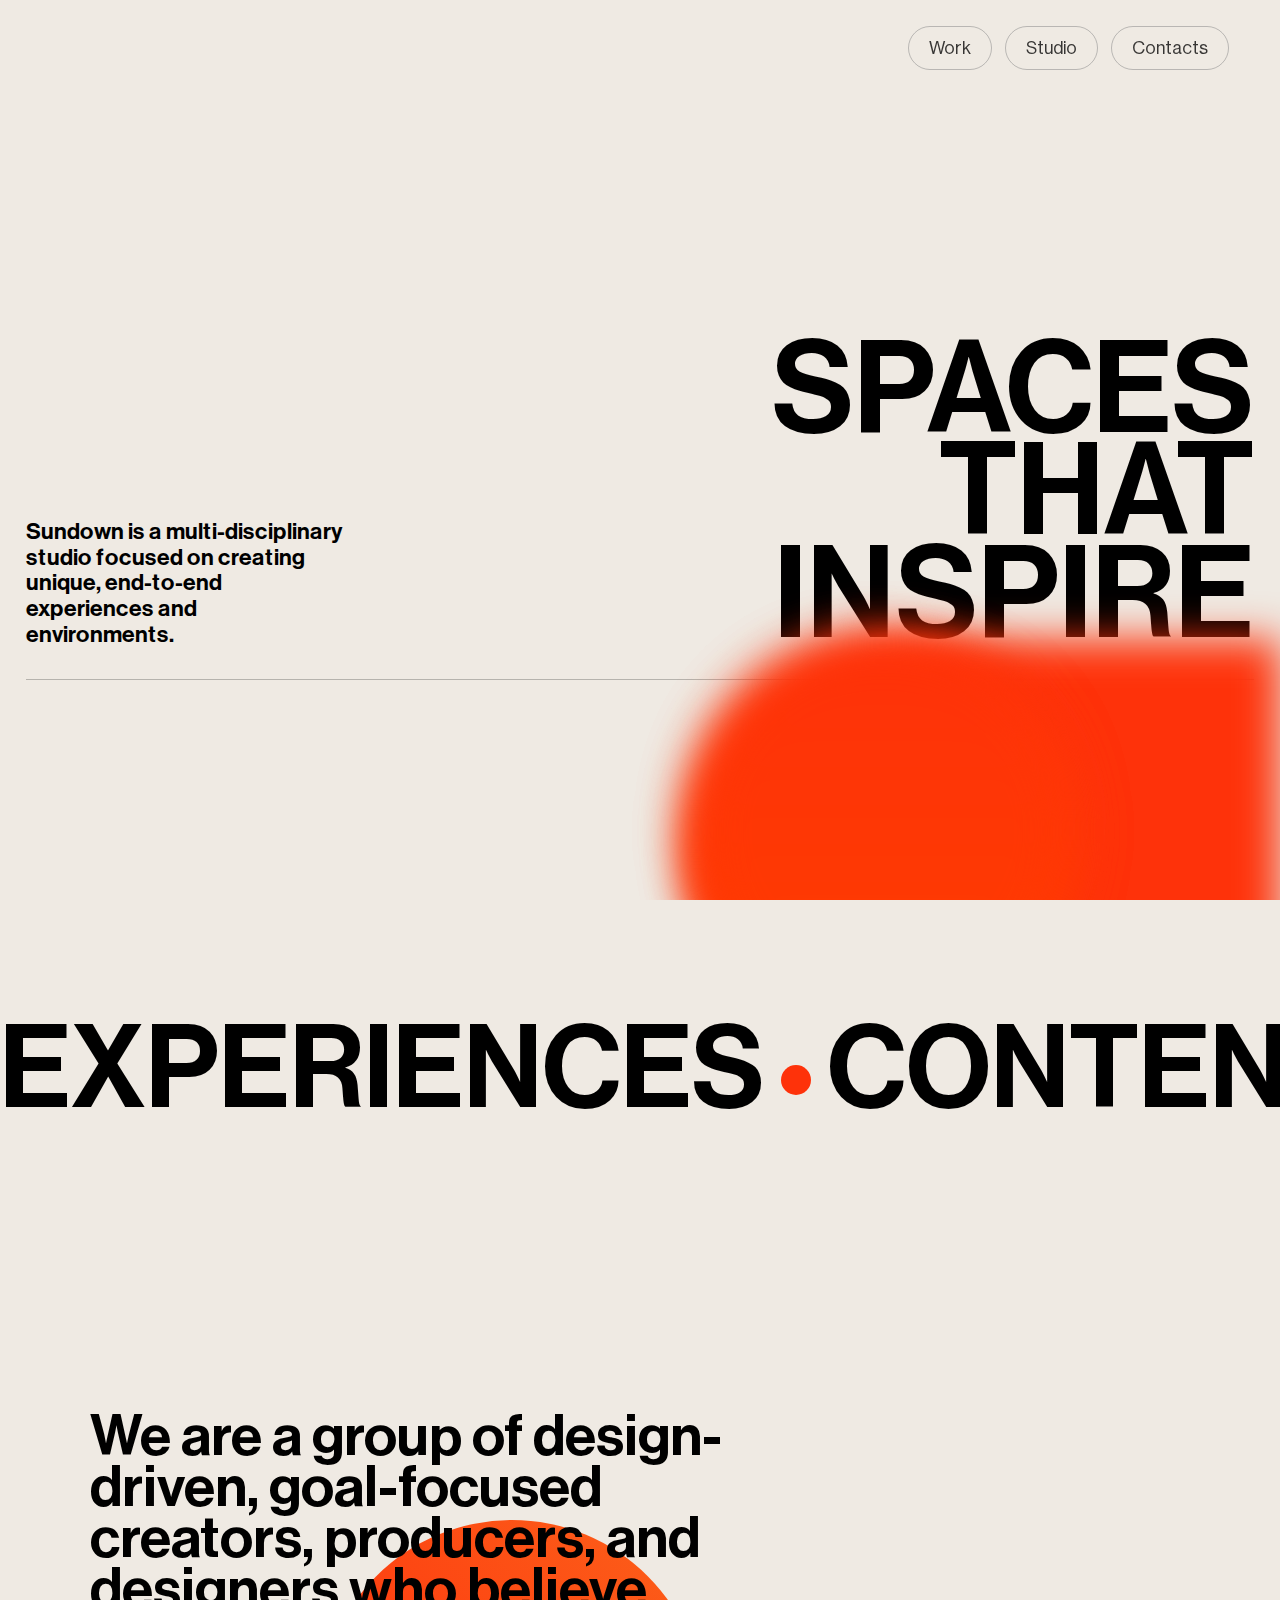
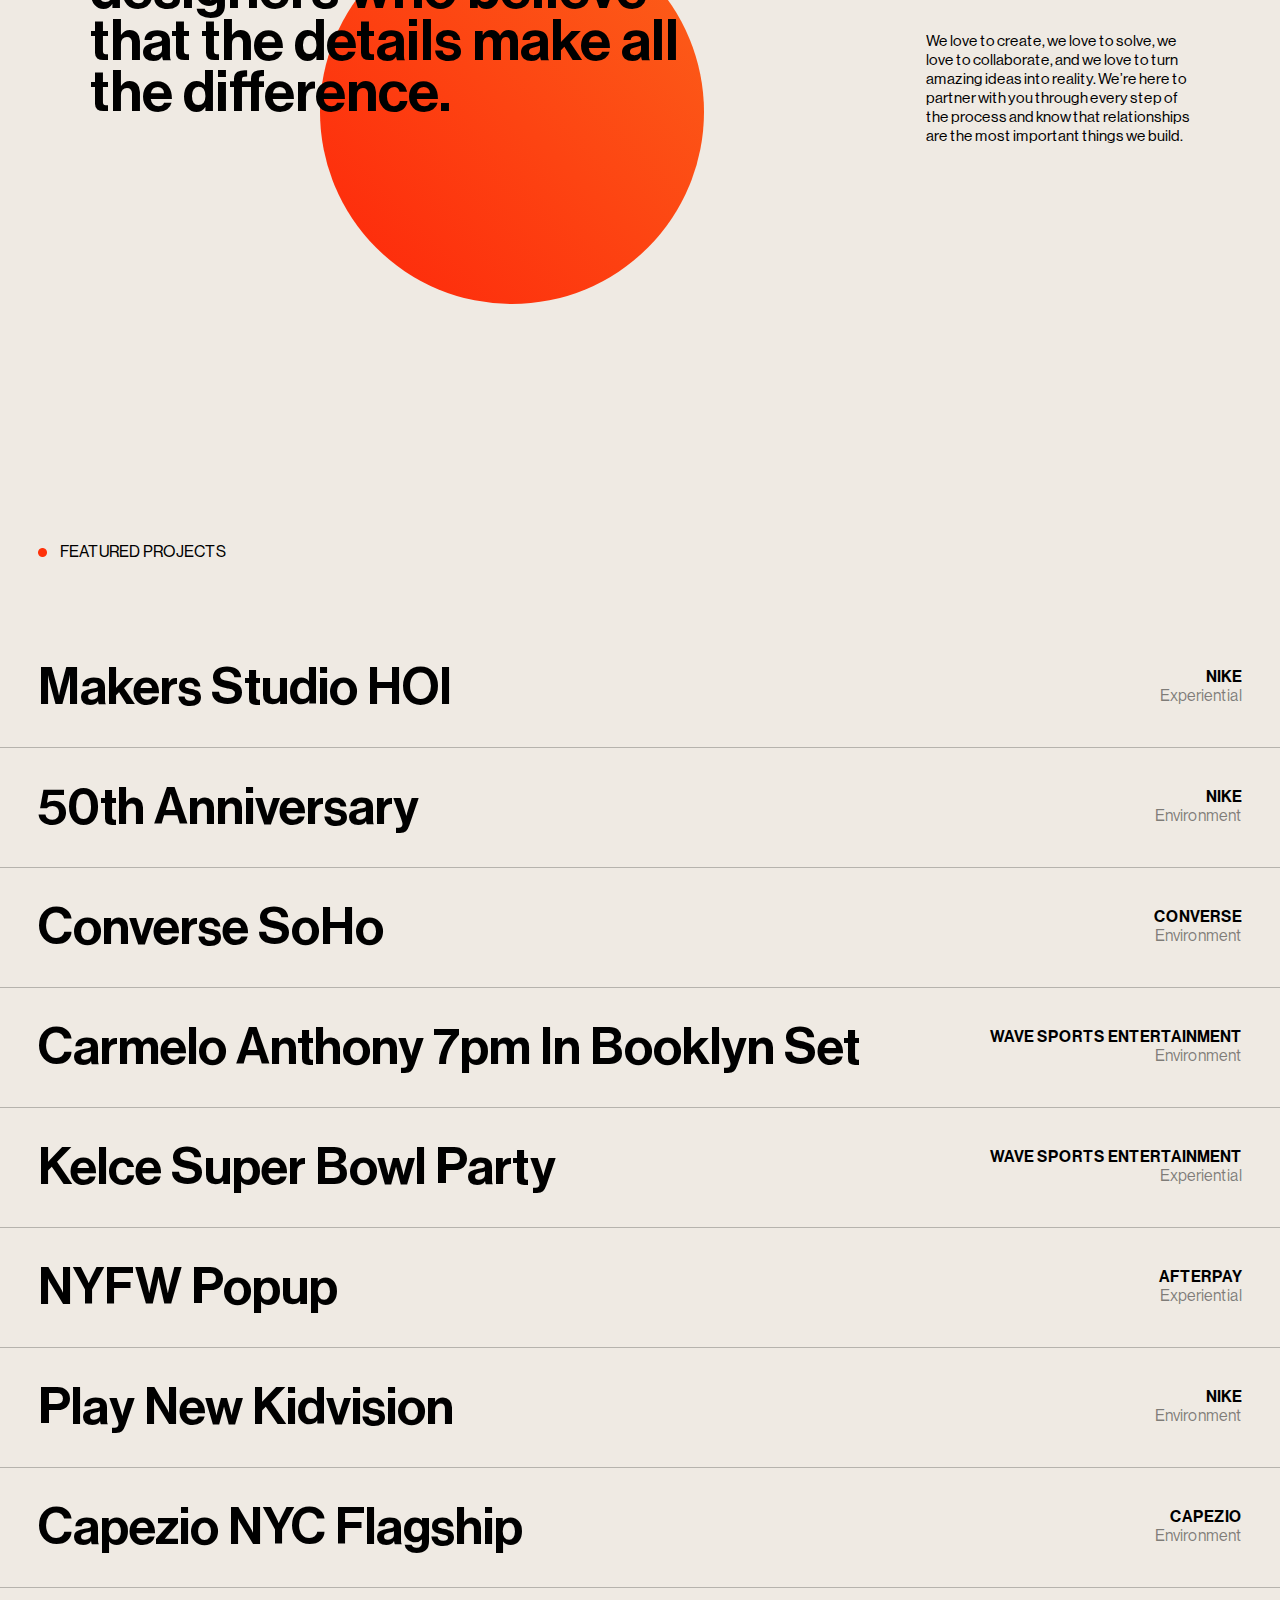
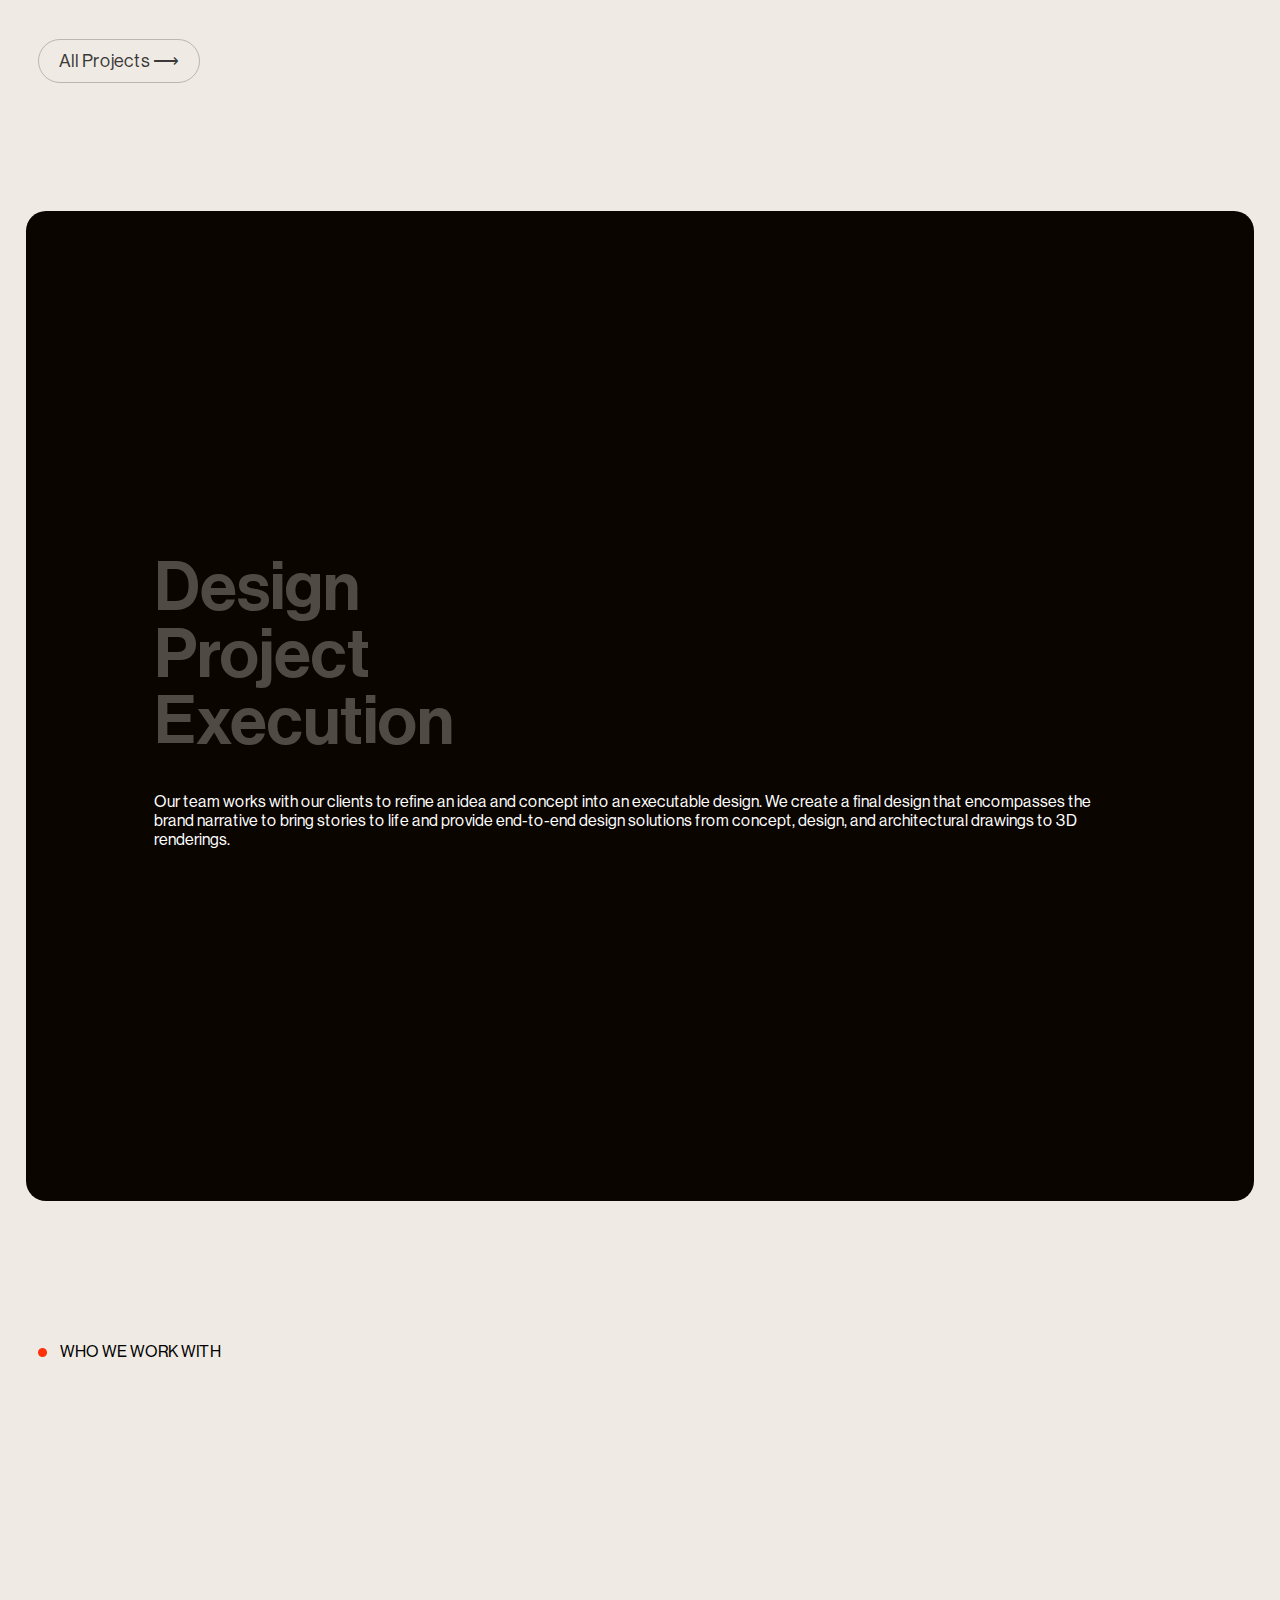
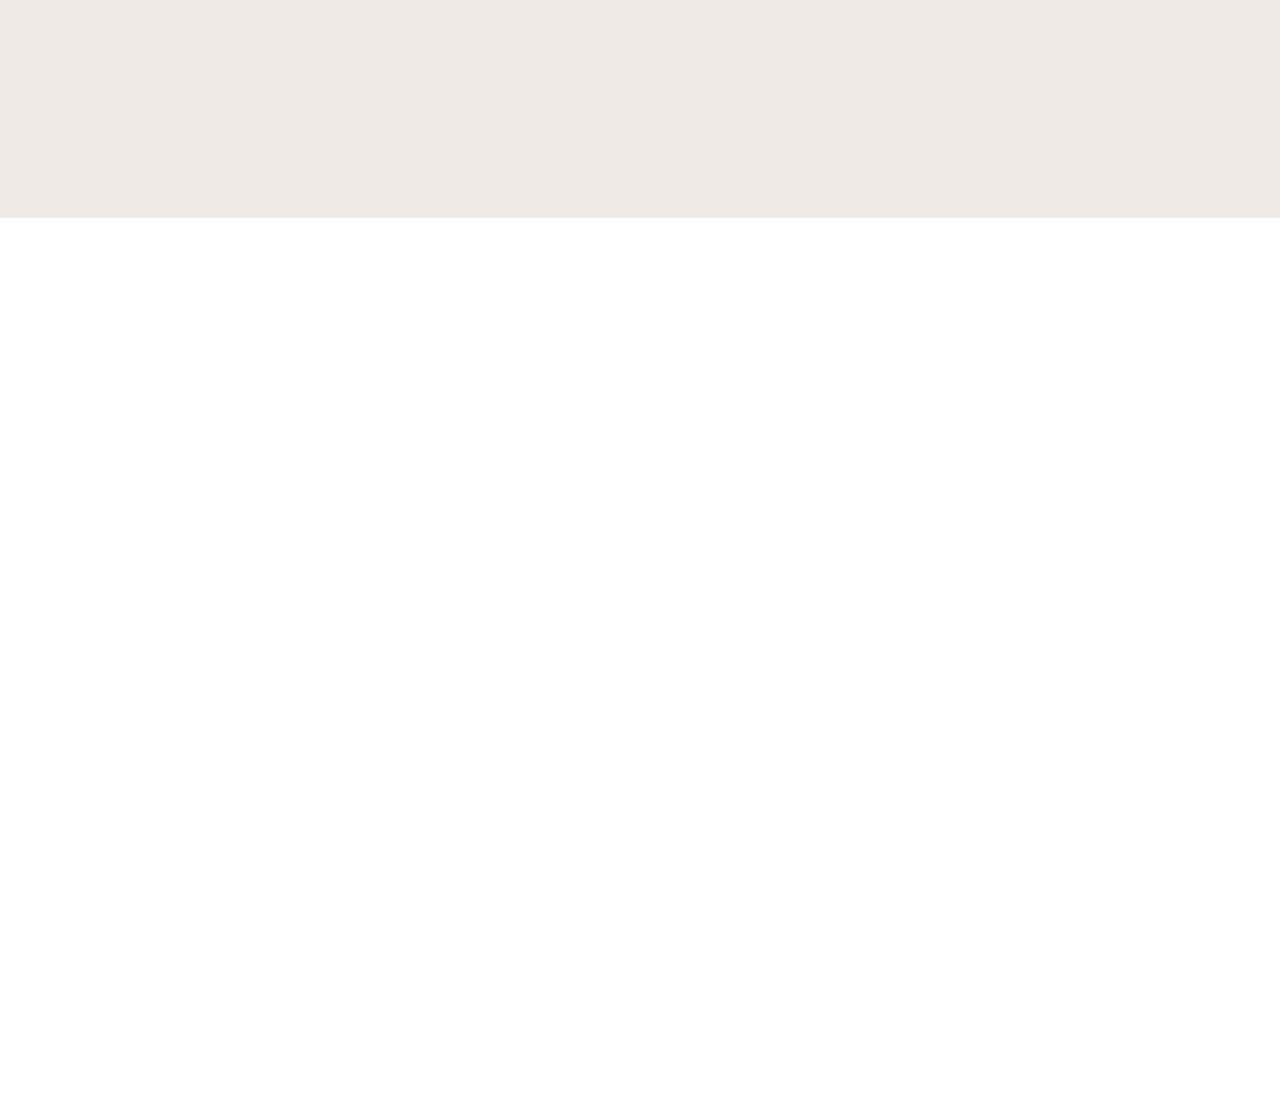
==== commit a6a8d35f: "css practice" ====
--- a/Sundown/index.html
+++ b/Sundown/index.html
@@ -12,6 +12,31 @@
     <div id="fixed-image">
 
     </div>
+    <div id="footer">
+        <div id="gooey-1"></div>
+        <div id="gooey-2"></div>
+        <div id="gooey-3"></div>
+        <div id="gooey-4"></div>
+        <div id="gooey-5"></div>
+        <div id="gooey-6"></div>
+        <div id="gooey-7"></div>
+        <div id="gooey-8"></div>
+        <div id="gooey-9"></div>
+        <div id="gooey-10"></div>
+        <div id="footer-div">
+            <div id="footer-left">
+                <h2>Work<br>
+                    Studio<br>
+                    Contact</h2>
+            </div>
+            <div id="footer-right">
+                <p>Get industry insights and creative inspiration straight to your inbox.</p>
+                <input id="email-2" type="email" placeholder="Email address" maxlength="256">
+            </div>
+        </div>
+        <h1>Sundown</h1>
+        <div id="footer-bottom"></div>
+    </div>
     <div id="main">
         <div id="page1">
             <nav>
@@ -169,6 +194,13 @@
                 <img src="https://assets-global.website-files.com/64d3dd9edfb41666c35b15b7/64d3dd9edfb41666c35b15e1_Project-p-800.jpg" alt="">
             </div>
         </div>
+        <div id="page5">
+            <div class="tiny">
+                <img src="./icon.png" alt="">
+                <h3>WHO WE WORK WITH</h3>
+            </div>
+        </div>
+        <div id="page6"></div>
     </div>
     <script src="https://cdn.jsdelivr.net/npm/locomotive-scroll@3.5.4/dist/locomotive-scroll.js"></script>
     <script src="https://cdnjs.cloudflare.com/ajax/libs/gsap/3.12.5/gsap.min.js" integrity="sha512-7eHRwcbYkK4d9g/6tD/mhkf++eoTHwpNM9woBxtPUBWm67zeAfFC+HrdoE2GanKeocly/VxeLvIqwvCdk7qScg==" crossorigin="anonymous" referrerpolicy="no-referrer"></script>
--- a/Sundown/style.css
+++ b/Sundown/style.css
@@ -25,6 +25,12 @@
 html, body {
     height: 100%;
     width: 100%;
+}
+
+#main{
+    /* background-color: #000; */
+    position: relative;
+    z-index: 10;
 }
 
 #page1 {
@@ -426,10 +432,209 @@
 #DPE p{
     color: #fff;
     font-weight: 200;
-    width: 71%;
     margin-top: 2.3vw;
 }
 
 #DPE #vertical{
     padding-left: 10vw;
+    padding-right: 10vw;
+}
+
+#page5{
+    height: 60vh;
+    width: 100%;
+    background-color: #efeae3;
+}
+
+#page6{
+    height: 100vh;
+    width: 100%;
+    /* background-color: #efeae3; */
+}
+
+/* #footer{
+    position: fixed;
+    z-index: 9;
+    height: 60vh;
+    border-top: 0;
+} */
+
+#footer{
+    position: fixed;
+    height: 100vh;
+    width: 100%;
+    background-color: #0b0500;
+    color: #efeae3;
+    z-index: 9;
+    bottom: 0;
+    display: flex;
+    justify-content: flex-end;
+    flex-direction: column;
+    padding: 1vh 3vw;
+}
+
+#footer h1{
+    font-size: 23vw;
+}
+
+#footer-div{
+    height: 20vh;
+    width: 100%;
+    display: flex;
+    justify-content: space-between;
+    align-items: center;
+    position: relative;
+    z-index: 9;
+}
+
+#footer-bottom{
+    border-top: 1px solid #504a45;
+    height: 10vh;
+    width: 100%;
+}
+
+#footer-left{
+    font-size: 20px;
+}
+
+#footer-right{
+    font-weight: 200;
+    font-size: 20px;
+    width: 25%;
+    border-bottom-color: #efeae3ad;
+    border-bottom-style: solid;
+    border-bottom-width: thin;
+}
+
+/* #footer-right p{
+    background-color: aqua;
+} */
+
+#email-2{
+    background-color: transparent;
+    border: 1px #000;
+    padding: 16px 0;
+    color: #efeae3;
+    font-weight: 200;
+    font-size: 16px;
+}
+
+#email-2::placeholder{
+    color: #efeae3ad;
+}
+
+#footer #gooey-1{
+    height: 30vw;
+    width: 30vw;
+    position: absolute;
+    border-radius: 50%;
+    background: linear-gradient(to top right,#fe260a, #fc621a);
+    top: -200px;
+    left: -20px;
+    animation-name: gooey-footer;
+    animation-duration: 4s;
+    animation-iteration-count: infinite;
+    animation-timing-function: ease-in-out;
+    animation-direction: alternate;
+}
+
+@keyframes gooey-footer {
+    from{
+        filter: blur(20px);
+        transform: translate(1%, 10%) skew(0);
+    }
+    to{
+        filter: blur(30px);
+        transform: translate(1%, -1%) skew(-24deg);
+    }
+}
+
+#footer #gooey-2{
+    height: 30vw;
+    width: 30vw;
+    position: absolute;
+    border-radius: 50%;
+    background: linear-gradient(to top right,#fe260a, #fc621a);
+    top: -200px;
+    left: 160px;
+    animation-name: gooey-footer;
+    animation-duration: 4s;
+    animation-iteration-count: infinite;
+    animation-timing-function: ease-in-out;
+    animation-direction: alternate;
+}
+
+#footer #gooey-3{
+    height: 30vw;
+    width: 30vw;
+    position: absolute;
+    border-radius: 50%;
+    background: linear-gradient(to top right,#fe260a, #fc621a);
+    top: -200px;
+    left: 280px;
+    animation-name: gooey-footer;
+    animation-duration: 4s;
+    animation-iteration-count: infinite;
+    animation-timing-function: ease-in-out;
+    animation-direction: alternate;
+}
+
+#footer #gooey-4{
+    height: 30vw;
+    width: 30vw;
+    position: absolute;
+    border-radius: 50%;
+    background: linear-gradient(to top right,#fe260a, #fc621a);
+    top: -250px;
+    left: 400px;
+    animation-name: gooey-footer;
+    animation-duration: 4s;
+    animation-iteration-count: infinite;
+    animation-timing-function: ease-in-out;
+    animation-direction: alternate;
+}
+
+#footer #gooey-5{
+    height: 30vw;
+    width: 30vw;
+    position: absolute;
+    border-radius: 50%;
+    background: linear-gradient(to top right,#fe260a, #fc621a);
+    top: -200px;
+    left: 560px;
+    animation-name: gooey-footer;
+    animation-duration: 4s;
+    animation-iteration-count: infinite;
+    animation-timing-function: ease-in-out;
+    animation-direction: alternate;
+}
+
+#footer #gooey-6{
+    height: 30vw;
+    width: 30vw;
+    position: absolute;
+    border-radius: 50%;
+    background: linear-gradient(to top right,#fe260a, #fc621a);
+    top: -200px;
+    left: 750px;
+    animation-name: gooey-footer;
+    animation-duration: 4s;
+    animation-iteration-count: infinite;
+    animation-timing-function: ease-in-out;
+    animation-direction: alternate;
+}
+
+#footer #gooey-7{
+    height: 30vw;
+    width: 30vw;
+    position: absolute;
+    border-radius: 50%;
+    background: linear-gradient(to top right,#fe260a, #fc621a);
+    top: -180px;
+    left: 950px;
+    animation-name: gooey-footer;
+    animation-duration: 4s;
+    animation-iteration-count: infinite;
+    animation-timing-function: ease-in-out;
+    animation-direction: alternate;
 }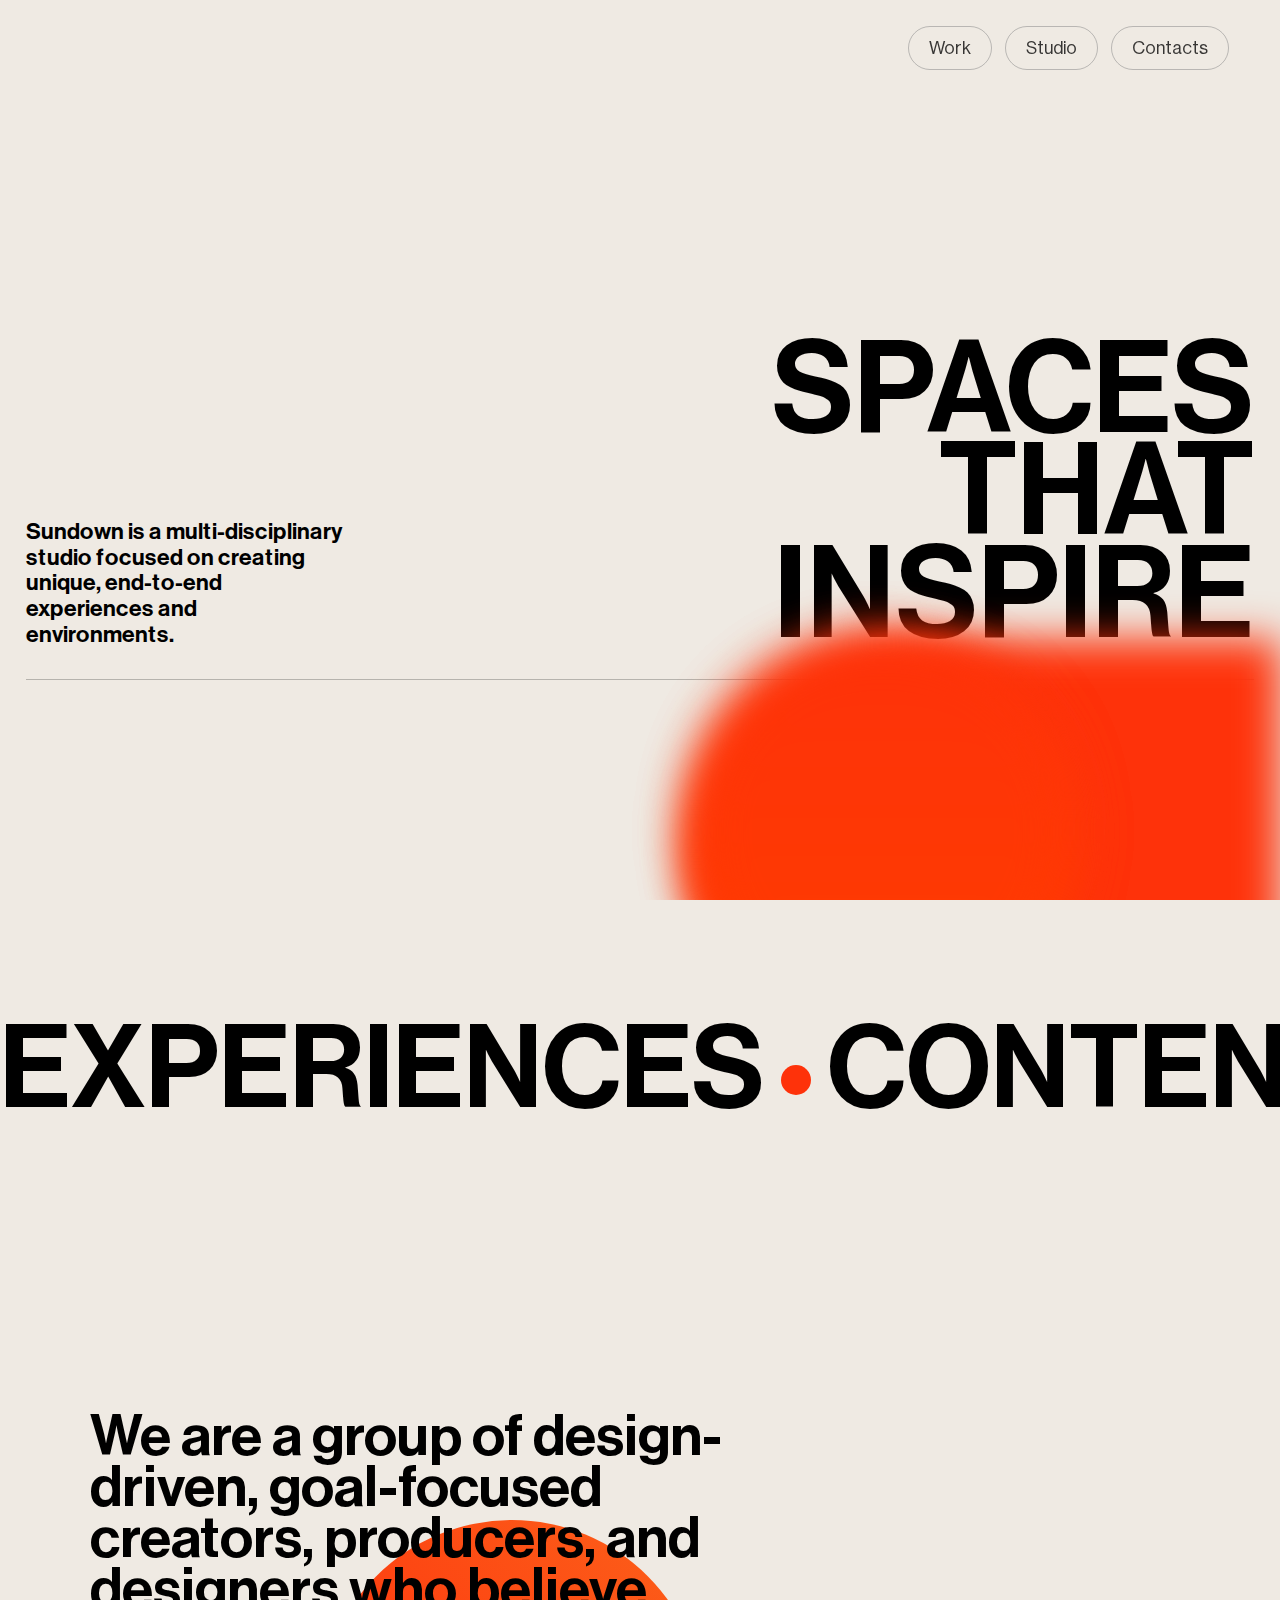
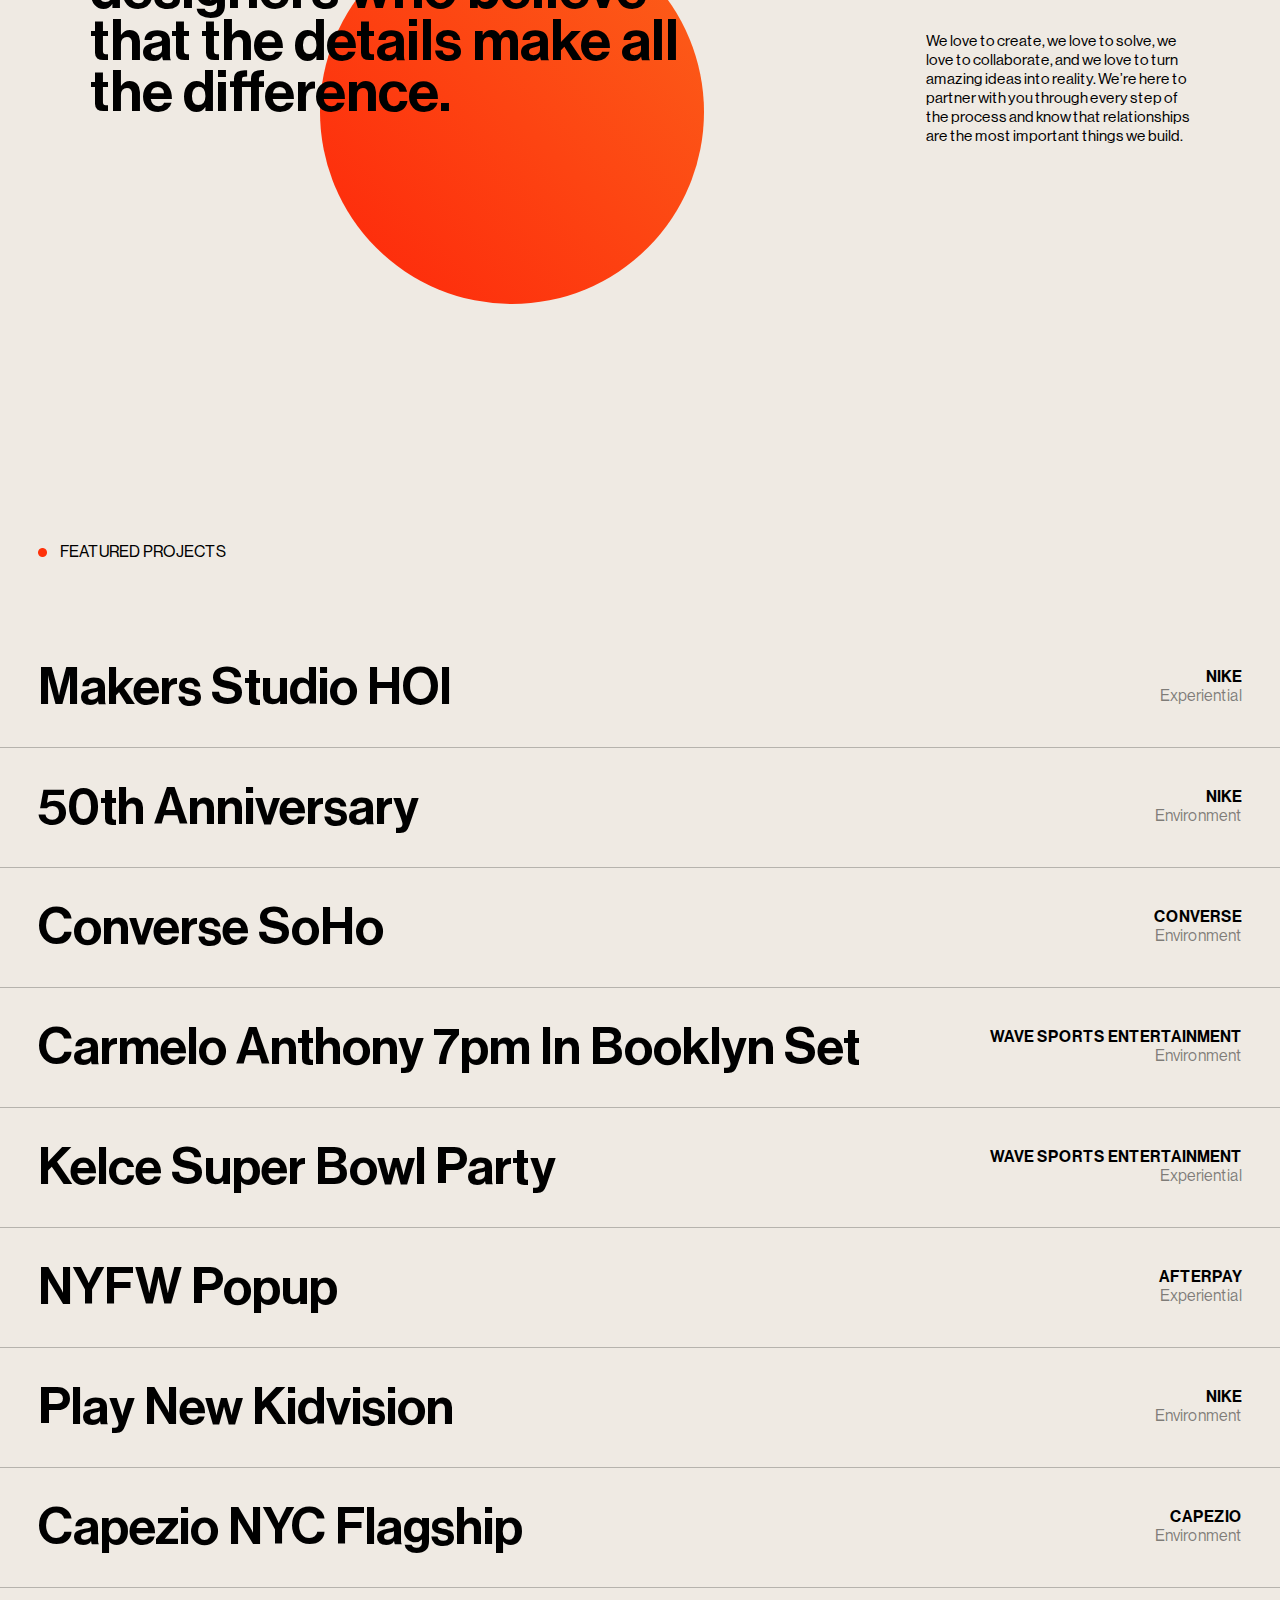
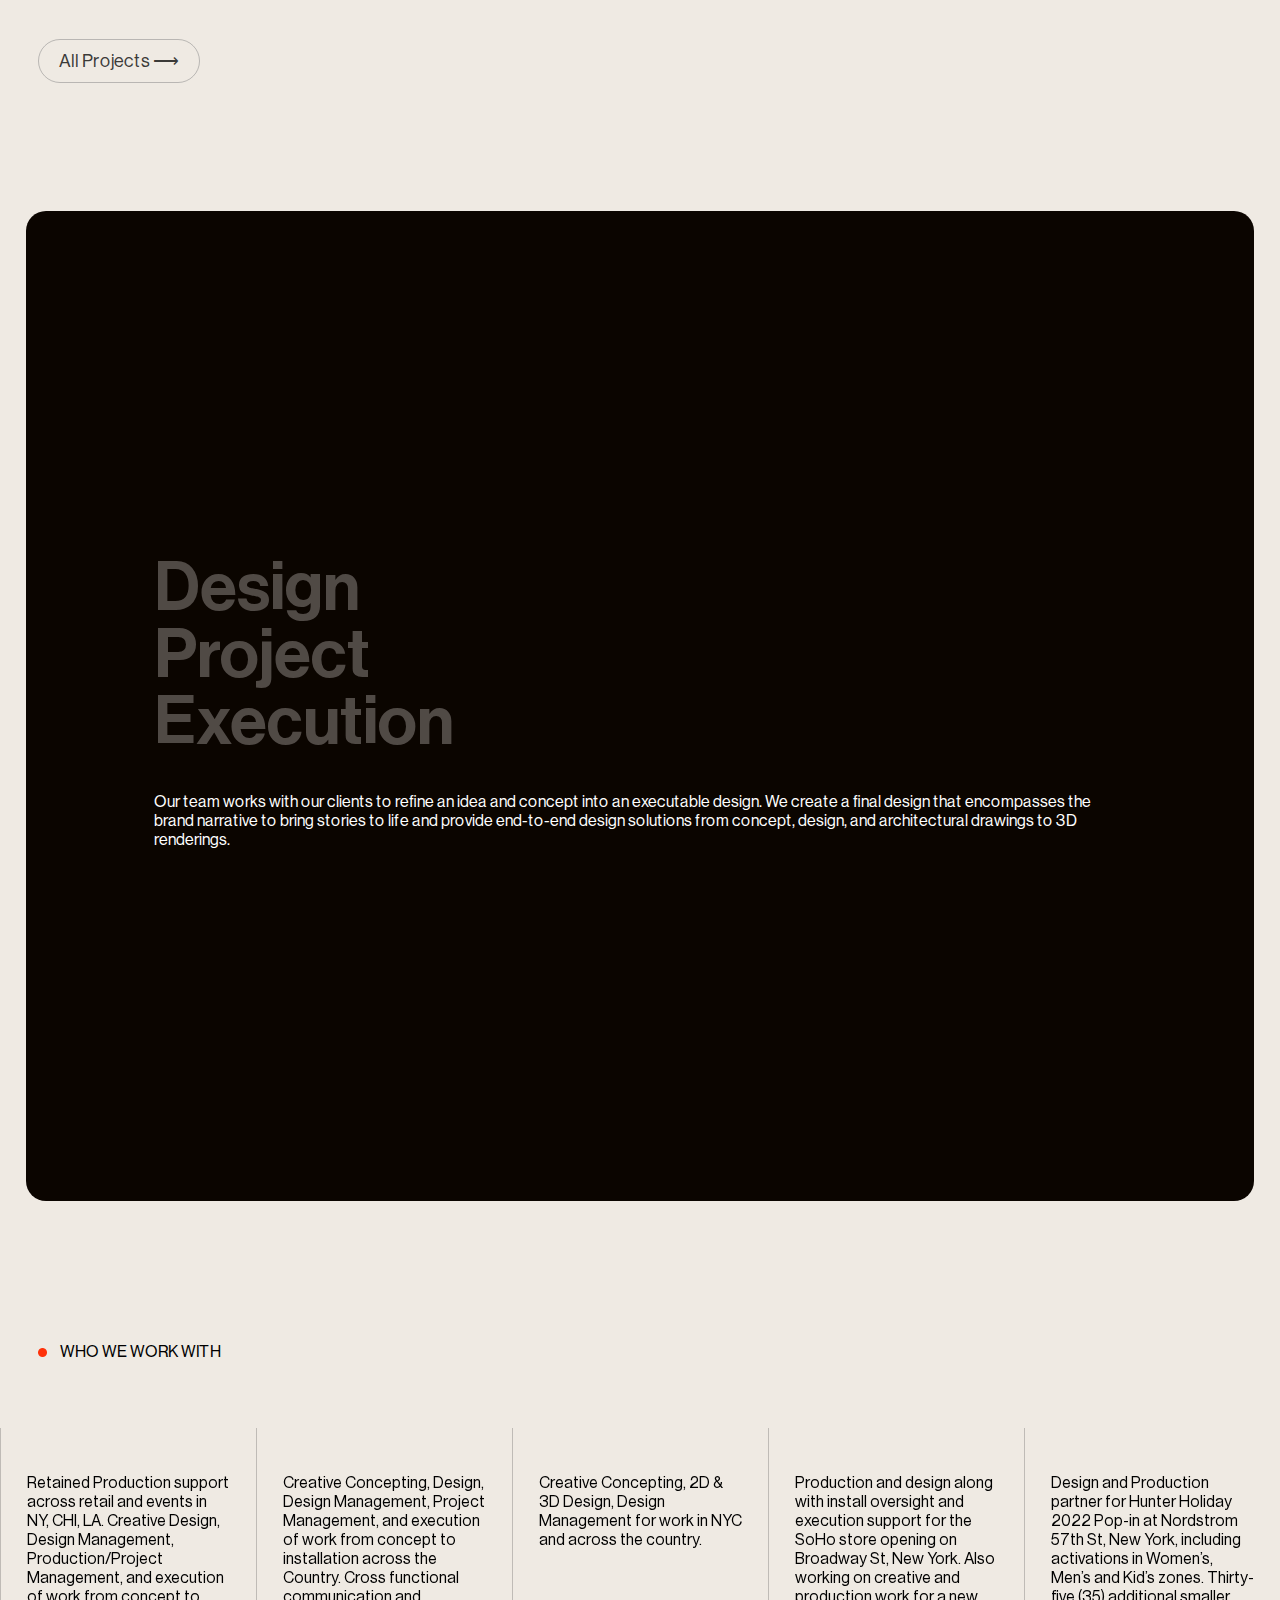
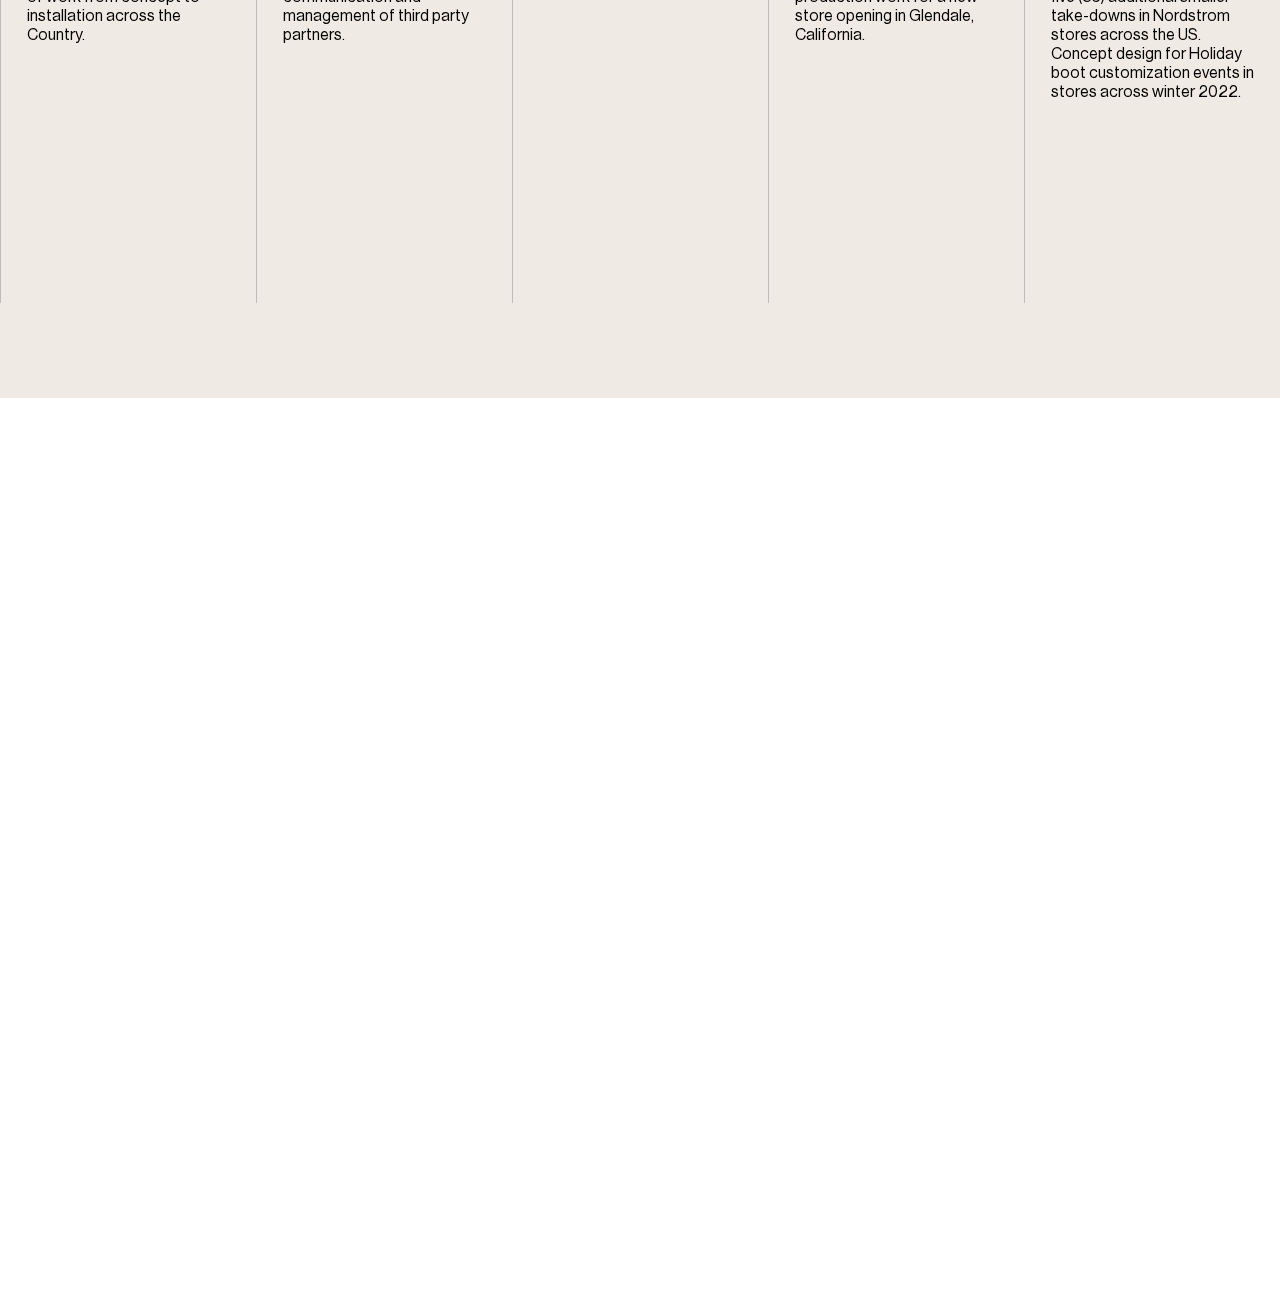
==== commit 75cfccc9: "css practice" ====
--- a/Sundown/index.html
+++ b/Sundown/index.html
@@ -6,6 +6,7 @@
     <title>Sundown Studio</title>
     <link rel="shortcut icon" href="./icon.png" type="image/x-icon">
     <link rel="stylesheet" href="https://cdn.jsdelivr.net/npm/locomotive-scroll@3.5.4/dist/locomotive-scroll.css">
+    <link rel="stylesheet" href="https://cdn.jsdelivr.net/npm/swiper@11/swiper-bundle.min.css">
     <link rel="stylesheet" href="style.css">
 </head>
 <body>
@@ -36,6 +37,15 @@
         </div>
         <h1>Sundown</h1>
         <div id="footer-bottom"></div>
+        <div id="under">
+            <h3>Copyright © Sundown Studio</h3>
+            <div id="loc">
+                <img src="https://assets-global.website-files.com/64d3dd9edfb41666c35b15b7/64d3dd9edfb41666c35b15cb_Globe.svg" alt="">
+                <h3>Brooklyn, NY</h3>
+            </div>
+            <h3>Instagram</h3>
+            <h3>LinkedIn</h3>
+        </div>
     </div>
     <div id="main">
         <div id="page1">
@@ -199,12 +209,52 @@
                 <img src="./icon.png" alt="">
                 <h3>WHO WE WORK WITH</h3>
             </div>
+            <div class="swiper mySwiper">
+                <div class="swiper-wrapper">
+
+                    <div class="swiper-slide">
+                        <img src="https://assets-global.website-files.com/64d3dd9edfb41666c35b15d4/64d3dd9edfb41666c35b15ff_Nike.svg" alt="">
+                        <p>Retained Production support across retail and events in NY, CHI, LA. Creative Design, Design Management, Production/Project Management, and execution of work from concept to installation across the Country.</p>
+                    </div>
+
+                    <div class="swiper-slide">
+                        <img src="https://assets-global.website-files.com/64d3dd9edfb41666c35b15d4/64d3dd9edfb41666c35b1600_Converse.svg" alt="">
+                        <p>Creative Concepting, Design, Design Management, Project Management, and execution of work from concept to installation across the Country. Cross functional communication and management of third party partners.</p>
+                    </div>
+
+                    <div class="swiper-slide">
+                        <img src="https://assets-global.website-files.com/64d3dd9edfb41666c35b15d4/660eb758d7f9942fd6b69202_the-north-face-1-logo-png-transparent-p-500.png" alt="">
+                        <p>Creative Concepting, 2D & 3D Design, Design Management for work in NYC and across the country.</p>
+                    </div>
+
+                    <div class="swiper-slide">
+                        <img src="https://assets-global.website-files.com/64d3dd9edfb41666c35b15d4/64d3dd9edfb41666c35b15fd_Arc%E2%80%99teryx.svg" alt="">
+                        <p>Production and design along with install oversight and execution support for the SoHo store opening on Broadway St, New York. Also working on creative and production work for a new store opening in Glendale, California.</p>
+                    </div>
+
+                    <div class="swiper-slide">
+                        <img src="https://assets-global.website-files.com/64d3dd9edfb41666c35b15d4/64d3dd9edfb41666c35b15fe_Hunter.svg" alt="">
+                        <p>Design and Production partner for Hunter Holiday 2022 Pop-in at Nordstrom 57th St, New York, including activations in Women’s, Men’s and Kid’s zones. Thirty-five (35) additional smaller take-downs in Nordstrom stores across the US. Concept design for Holiday boot customization events in stores across winter 2022.</p>
+                    </div>
+
+                    <div class="swiper-slide">
+                        <img src="https://assets-global.website-files.com/64d3dd9edfb41666c35b15d4/64d3dd9edfb41666c35b1601_MediaLink.svg" alt="">
+                        <p>Creative, Design, and Production Partner for 2023 CES. Scope Included creation of Branding Identity, Assets, and Digital Content, Design, Production design, Production oversight and Installation of client activations for IBM, Delta, Instacart, and more.</p>
+                    </div>
+
+                    <div class="swiper-slide">
+                        <img src="https://assets-global.website-files.com/64d3dd9edfb41666c35b15d4/64d3dd9edfb41666c35b1602_AfterPay.svg" alt="">
+                        <p>Creative, Design, and Production Partner for 2022 NY Fashion Week Pop-Up space. In Partnership with B-Reel scope including creation of Final Design, Design Assets, 3D Renders, Production design, Production/Partner oversight and creation of a two (2) story pop-up for Afterpay’s clients such as Crocs, JD Sports, Container Store, & Revolve.</p>
+                    </div>
+                </div>
+              </div>
         </div>
         <div id="page6"></div>
     </div>
     <script src="https://cdn.jsdelivr.net/npm/locomotive-scroll@3.5.4/dist/locomotive-scroll.js"></script>
-    <script src="https://cdnjs.cloudflare.com/ajax/libs/gsap/3.12.5/gsap.min.js" integrity="sha512-7eHRwcbYkK4d9g/6tD/mhkf++eoTHwpNM9woBxtPUBWm67zeAfFC+HrdoE2GanKeocly/VxeLvIqwvCdk7qScg==" crossorigin="anonymous" referrerpolicy="no-referrer"></script>
-    <script src="https://cdnjs.cloudflare.com/ajax/libs/gsap/3.12.5/ScrollTrigger.min.js" integrity="sha512-onMTRKJBKz8M1TnqqDuGBlowlH0ohFzMXYRNebz+yOcc5TQr/zAKsthzhuv0hiyUKEiQEQXEynnXCvNTOk50dg==" crossorigin="anonymous" referrerpolicy="no-referrer"></script>
+    <!-- <script src="https://cdnjs.cloudflare.com/ajax/libs/gsap/3.12.5/gsap.min.js" integrity="sha512-7eHRwcbYkK4d9g/6tD/mhkf++eoTHwpNM9woBxtPUBWm67zeAfFC+HrdoE2GanKeocly/VxeLvIqwvCdk7qScg==" crossorigin="anonymous" referrerpolicy="no-referrer"></script>
+    <script src="https://cdnjs.cloudflare.com/ajax/libs/gsap/3.12.5/ScrollTrigger.min.js" integrity="sha512-onMTRKJBKz8M1TnqqDuGBlowlH0ohFzMXYRNebz+yOcc5TQr/zAKsthzhuv0hiyUKEiQEQXEynnXCvNTOk50dg==" crossorigin="anonymous" referrerpolicy="no-referrer"></script> -->
+    <script src="https://cdn.jsdelivr.net/npm/swiper@11/swiper-bundle.min.js"></script>
     <script src="script.js"></script>
     
 </body>
--- a/Sundown/style.css
+++ b/Sundown/style.css
@@ -378,7 +378,6 @@
 #fixed-image{
     height: 30vw;
     width: 24vw;
-    background-color: #fe320a;
     border-radius: 18px;
     position: fixed;
     z-index: 99;
@@ -389,9 +388,6 @@
     background-position: center;
 }
 
-/* #elem-container{
-    padding-bottom: 6vw;
-} */
 #proj-gap{
     padding-bottom: 4vw;
 }
@@ -441,9 +437,37 @@
 }
 
 #page5{
-    height: 60vh;
+    height: 80vh;
     width: 100%;
     background-color: #efeae3;
+}
+
+.swiper {
+    width: 100%;
+    height: 66%;
+}
+
+.swiper-mySwiper{
+    padding: 8vw 0vw;
+    padding-bottom: 2vw;
+}
+
+.swiper-slide {
+    border-left: 1px solid #bfbbb6;
+    width: 20%;
+    padding: 0 2vw;
+}
+
+.swiper-slide img{
+    /* height: 100%; */
+    width: 10em;
+    display: inline-block;
+    object-fit: cover;
+}
+
+.swiper-slide p{
+    font-weight: 200;
+    padding: 3vh 0;
 }
 
 #page6{
@@ -451,13 +475,6 @@
     width: 100%;
     /* background-color: #efeae3; */
 }
-
-/* #footer{
-    position: fixed;
-    z-index: 9;
-    height: 60vh;
-    border-top: 0;
-} */
 
 #footer{
     position: fixed;
@@ -489,7 +506,7 @@
 
 #footer-bottom{
     border-top: 1px solid #504a45;
-    height: 10vh;
+    height: 5vh;
     width: 100%;
 }
 
@@ -637,4 +654,58 @@
     animation-iteration-count: infinite;
     animation-timing-function: ease-in-out;
     animation-direction: alternate;
+}
+
+#footer #gooey-8{
+    height: 30vw;
+    width: 30vw;
+    position: absolute;
+    border-radius: 50%;
+    background: linear-gradient(to top right,#fe260a, #fc621a);
+    top: -50px;
+    left: 1050px;
+    animation-name: gooey-footer;
+    animation-duration: 4s;
+    animation-iteration-count: infinite;
+    animation-timing-function: ease-in-out;
+    animation-direction: alternate;
+}
+
+#footer #gooey-9{
+    height: 30vw;
+    width: 30vw;
+    position: absolute;
+    border-radius: 50%;
+    background: linear-gradient(to top right,#fe260a, #fc621a);
+    top: 50px;
+    left: 1250px;
+    animation-name: gooey-footer;
+    animation-duration: 4s;
+    animation-iteration-count: infinite;
+    animation-timing-function: ease-in-out;
+    animation-direction: alternate;
+}
+
+#footer #under{
+    /* height: 10vh; */
+    width: 100%;
+    display: flex;
+    justify-content: space-between;
+    align-items: center;
+    position: relative;
+    padding: 25px 0;
+}
+
+#under #loc{
+    top: 0;
+    display: flex;
+    align-items: center;
+}
+
+#under h3{
+    font-weight: 200;
+}
+
+#loc img{
+    padding-right: 5px;
 }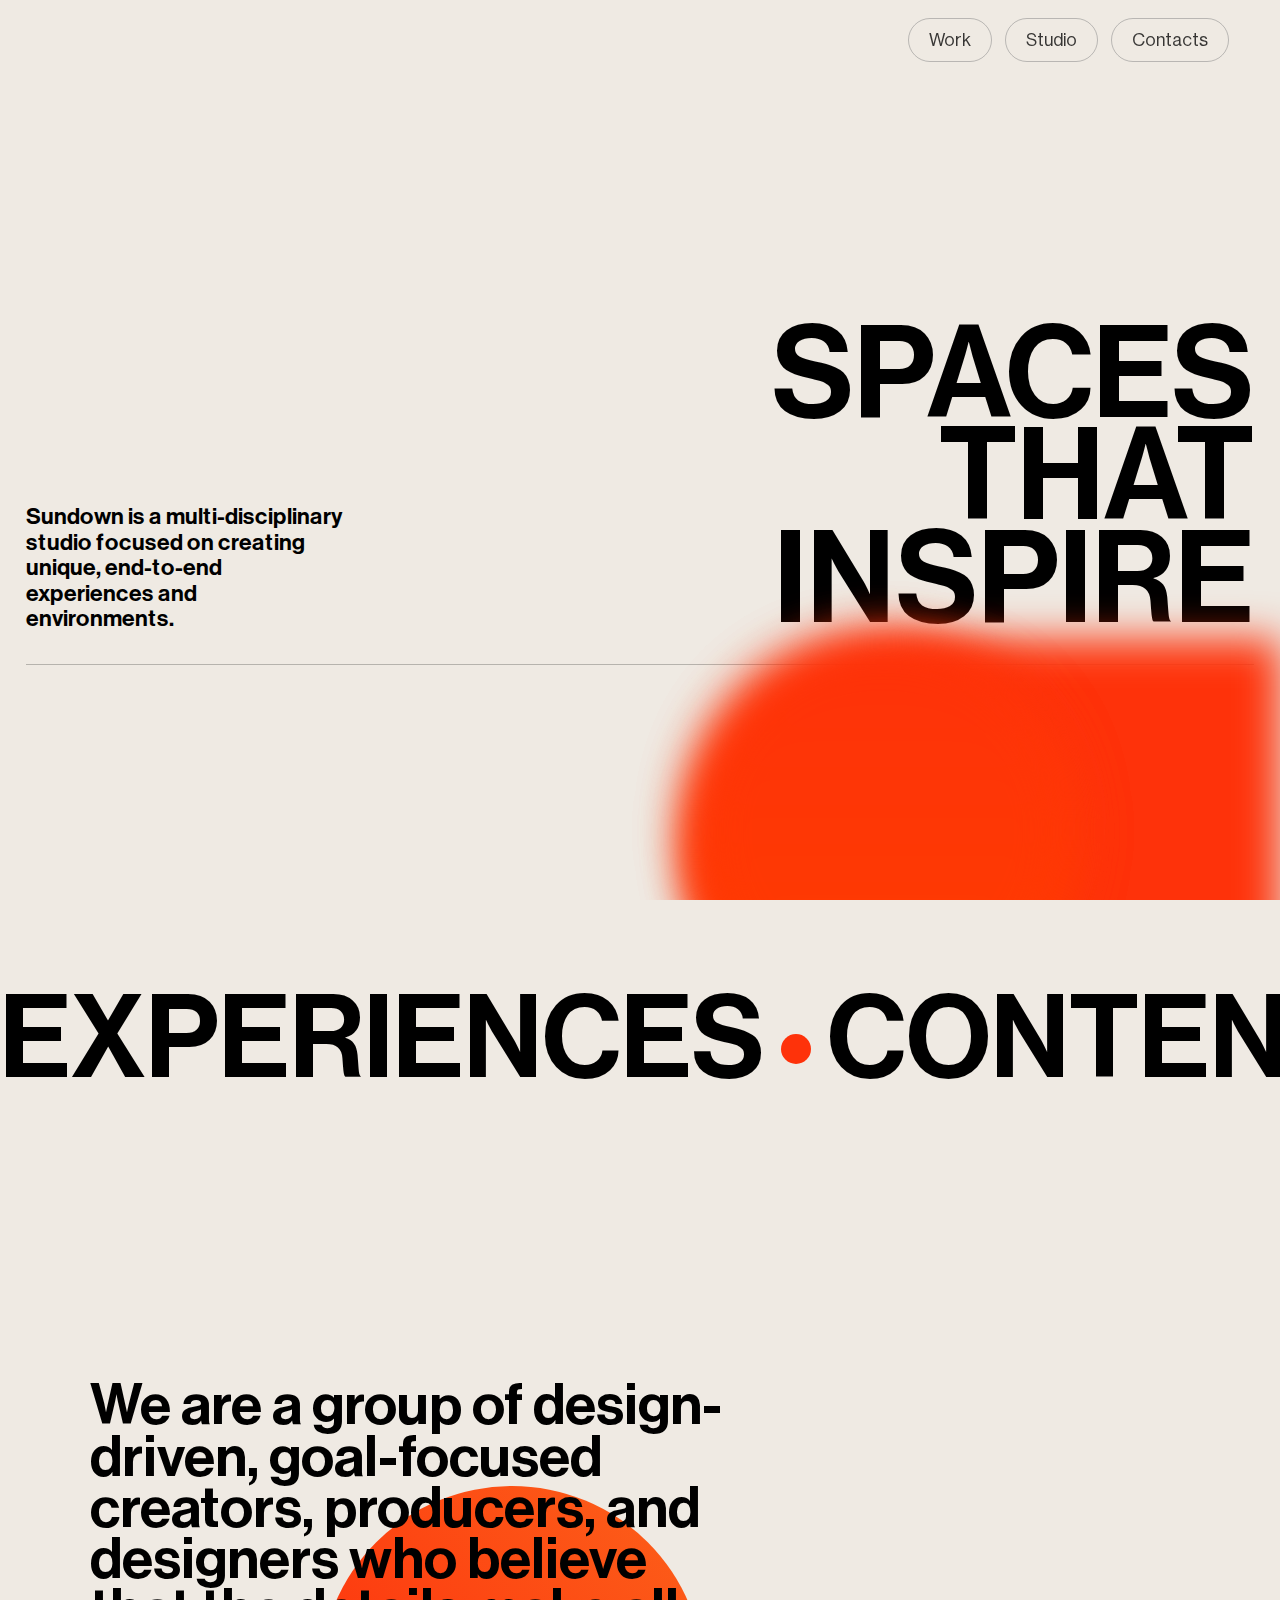
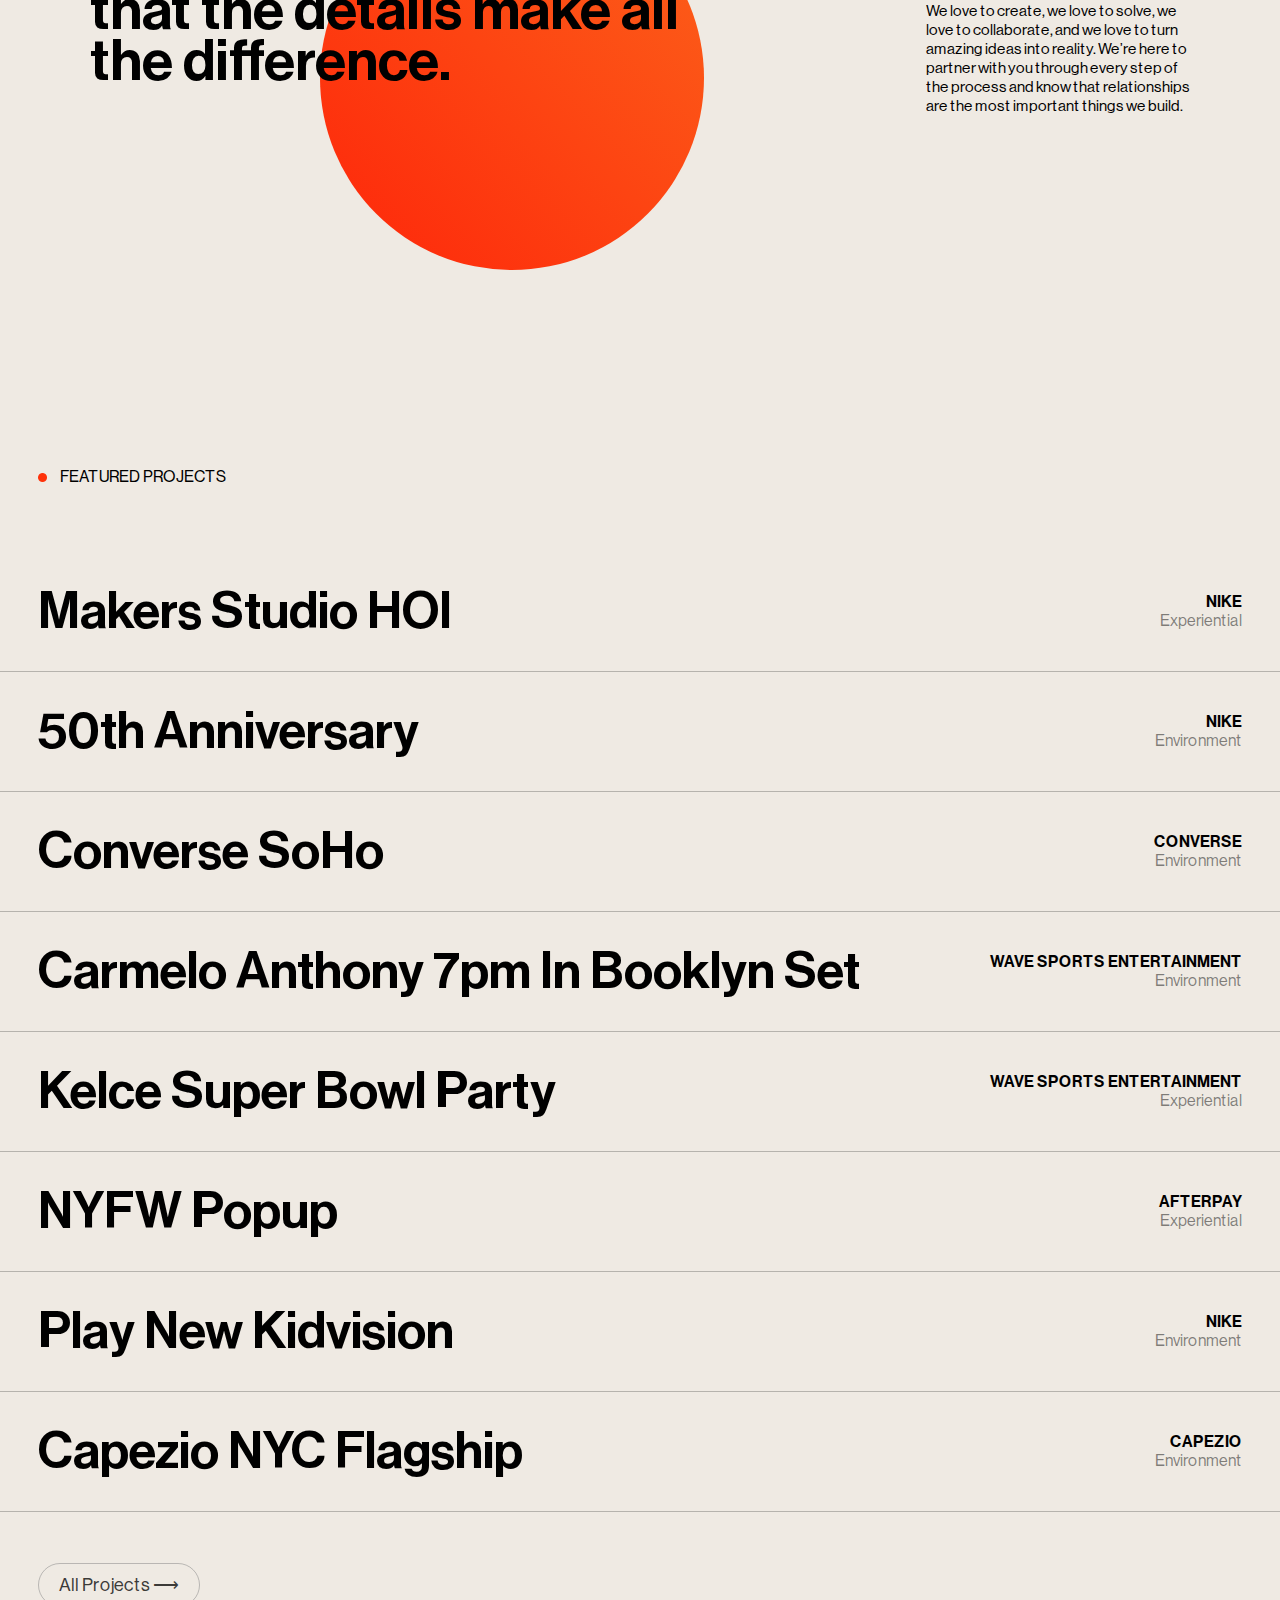
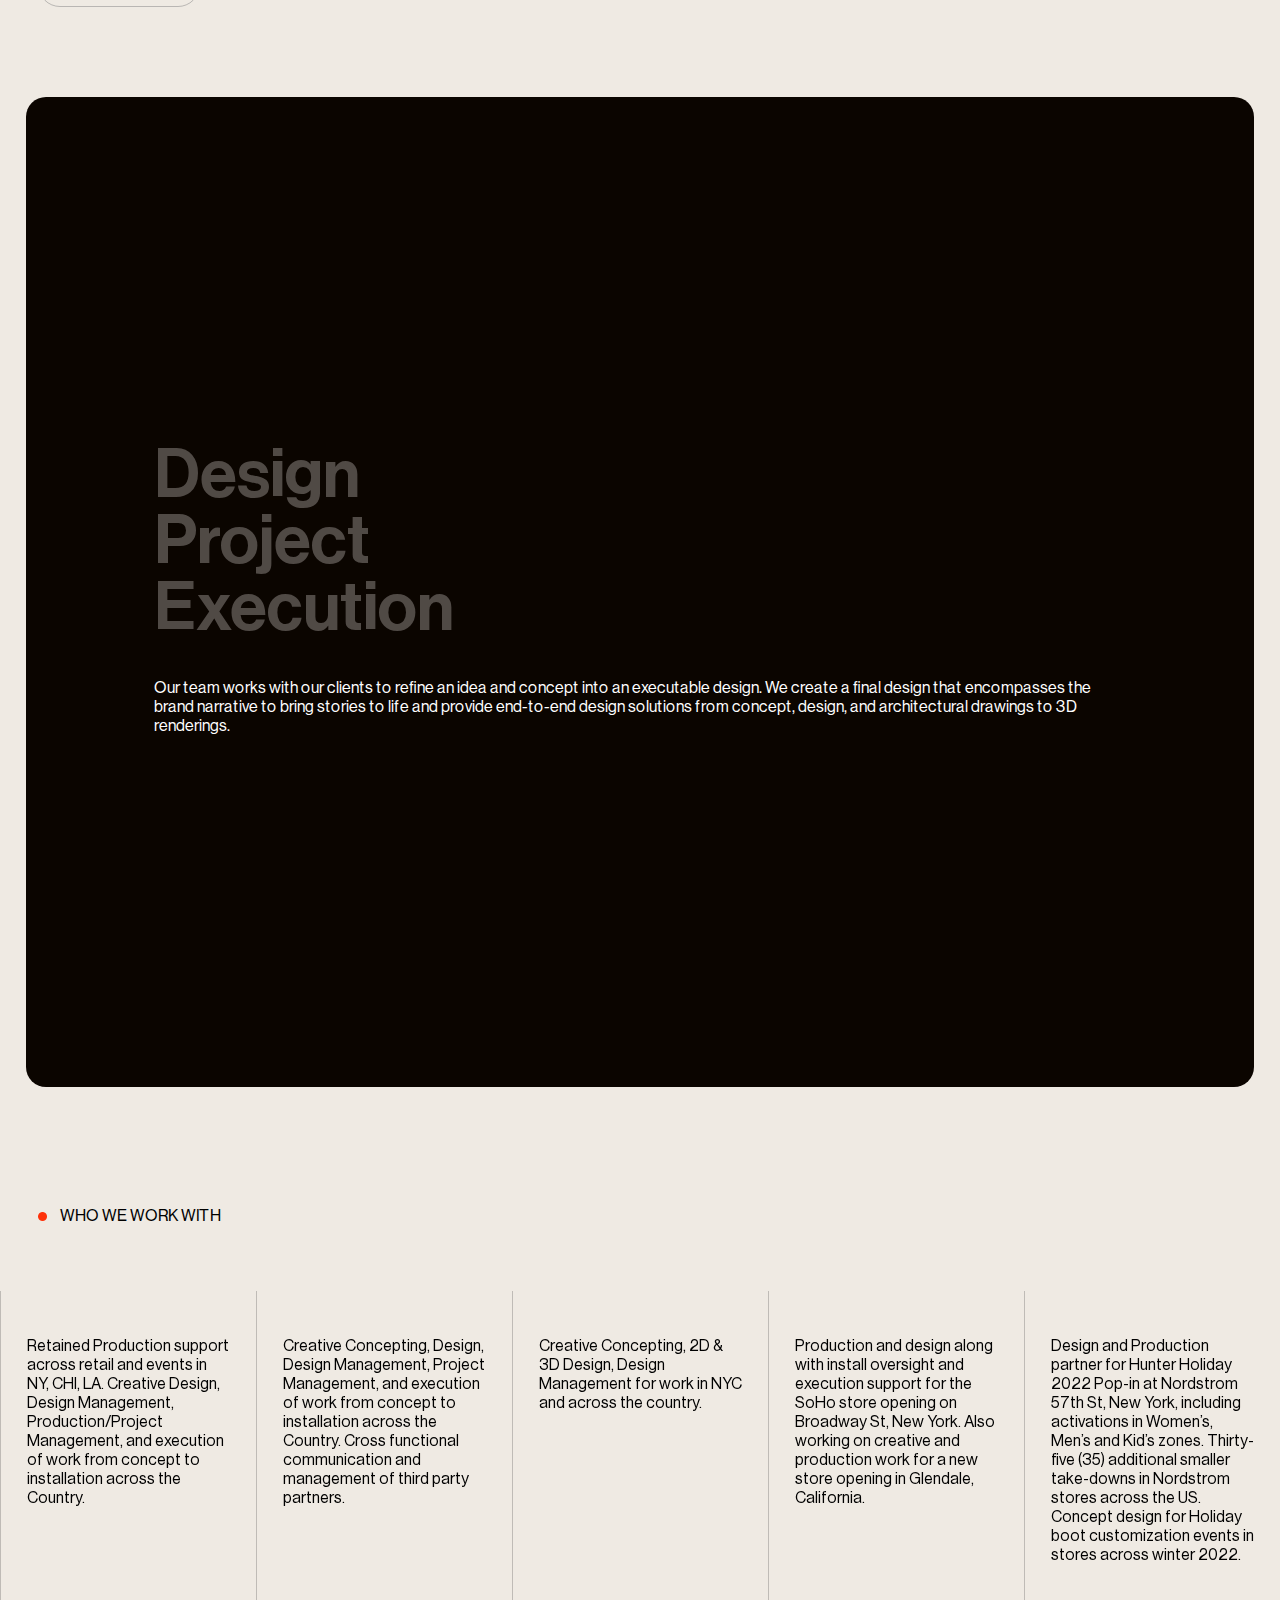
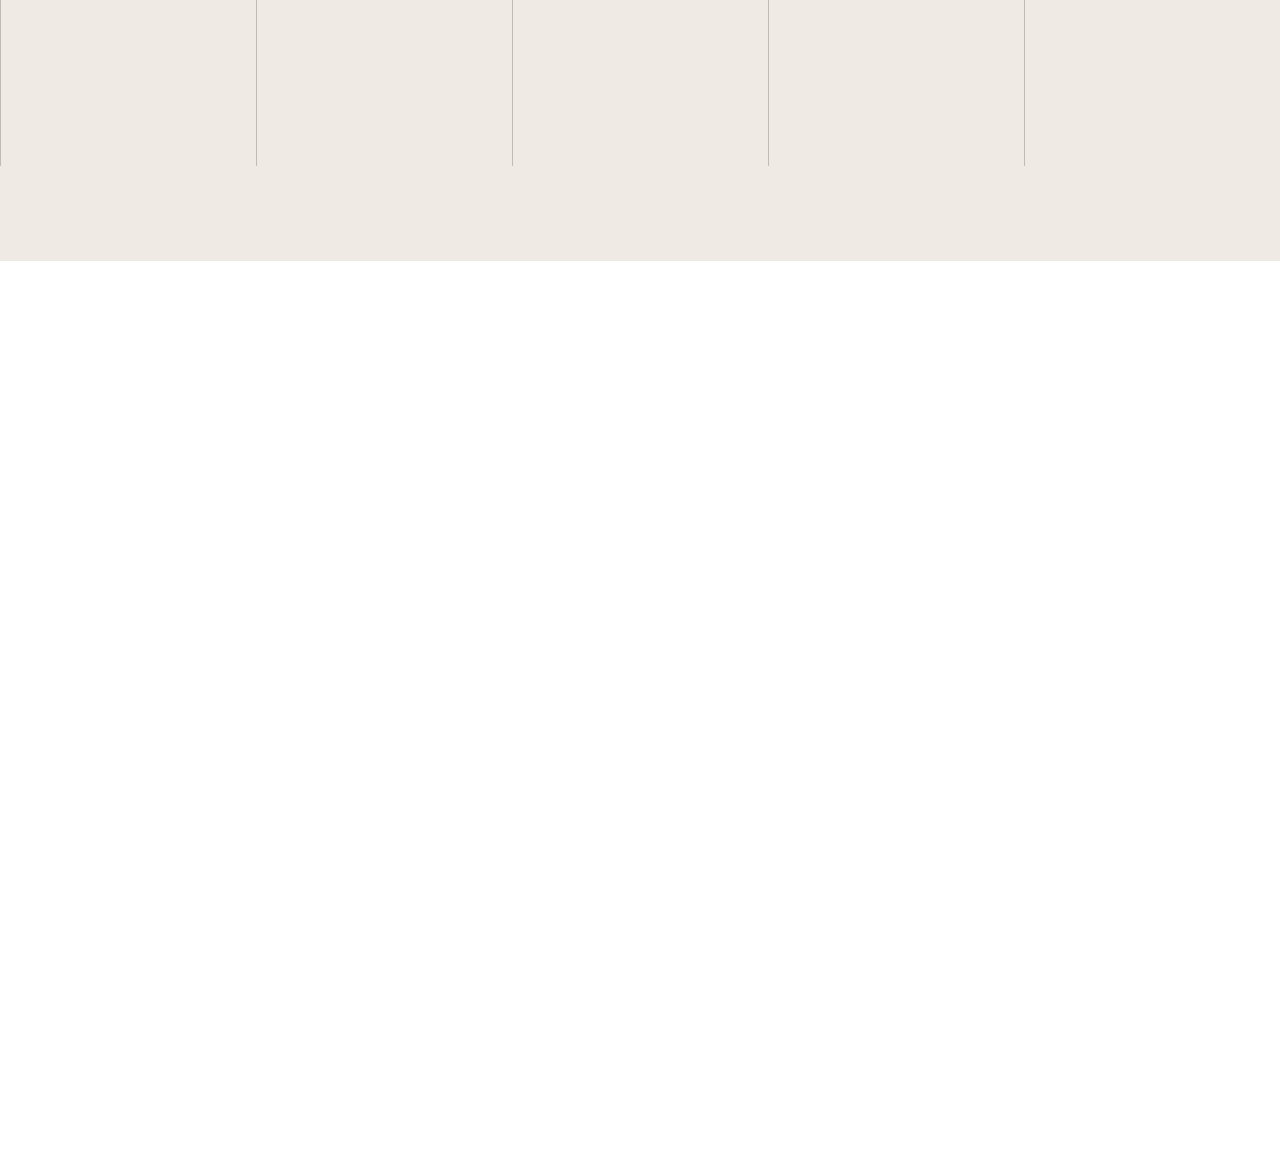
==== commit db2341c6: "css practice" ====
--- a/Sundown/index.html
+++ b/Sundown/index.html
@@ -57,6 +57,7 @@
                     <h4><a href="#">Studio</a></h4>
                     <h4><a href="#">Contacts</a></h4>
                 </div>
+                <h3>Menu</h3>
             </nav>
             <div id="center">
                 <div id="left">
--- a/Sundown/style.css
+++ b/Sundown/style.css
@@ -42,7 +42,7 @@
 }
 
 nav {
-    padding: 2vw 2vw;
+    padding: 2vh 2vw;
     height: 100%;
     width: 100%;
     display: flex;
@@ -200,7 +200,7 @@
     min-height: 100vh;
     width: 100%;
     background-color: #efeae3;
-    padding: 8vw 0vw;
+    padding: 8vh 0vw;
     position: relative;
 }
 
@@ -311,7 +311,7 @@
     min-height: 100vh;
     width: 100%;
     background-color: #efeae3;
-    padding: 4vw 0;
+    padding: 4vh 0vw;
 }
 
 .elem{
@@ -396,7 +396,7 @@
     min-height: 100vh;
     width: 100%;
     background-color: #efeae3;
-    padding: 6vw 2vw;
+    padding: 6vh 2vw;
     /* position: relative; */
 }
 
@@ -448,7 +448,7 @@
 }
 
 .swiper-mySwiper{
-    padding: 8vw 0vw;
+    padding: 8vh 0vw;
     padding-bottom: 2vw;
 }
 
@@ -704,8 +704,79 @@
 
 #under h3{
     font-weight: 200;
+    font-size: 16px;
 }
 
 #loc img{
     padding-right: 5px;
+}
+
+@media (max-width:600px) {
+    #page1 {
+        min-height: 100vh;
+        width: 100vw;
+        background-color: #efeae3;
+        position: relative;
+        padding: 0 5vw;
+    }
+    
+    nav {
+        padding: 0vh 8vw;
+        width: 100%;
+        display: flex;
+        align-items: center;
+    
+        justify-content: space-between;
+    }
+
+    nav img{
+        height: 9vh;
+    }
+    
+    #nav-part2 {
+        display: none;
+        align-items: center;
+        gap: 1vw;
+        padding-left: 3vw;
+    }
+    
+    #nav-part2 h4 {
+        padding:  10px 20px;
+        border: 1px solid #8a8a8a89;
+        border-radius: 50px;
+        font-weight: 200;
+        color: #000000c5;
+        position: relative;
+        transition: all ease 0.4s;
+        font-size: 18px;
+        overflow: hidden;
+    }
+    
+    #nav-part2 h4:after {
+        content: "";
+        position: absolute;
+        height: 100%;
+        width: 100%;
+        background-color: black;
+        left: 0;
+        bottom: -100%;
+        border-radius: 50%;
+        transition: all ease 0.4s;
+    }
+    
+    #nav-part2 h4:hover::after {
+        bottom: 0;
+        border-radius: 0;
+    }
+    
+    #nav-part2 h4 a {
+        color: #000000c5;
+        text-decoration: none;
+        z-index: 9;
+        position: relative;
+    }
+    
+    #nav-part2 h4:hover a {
+        color: #fff;
+    }
 }